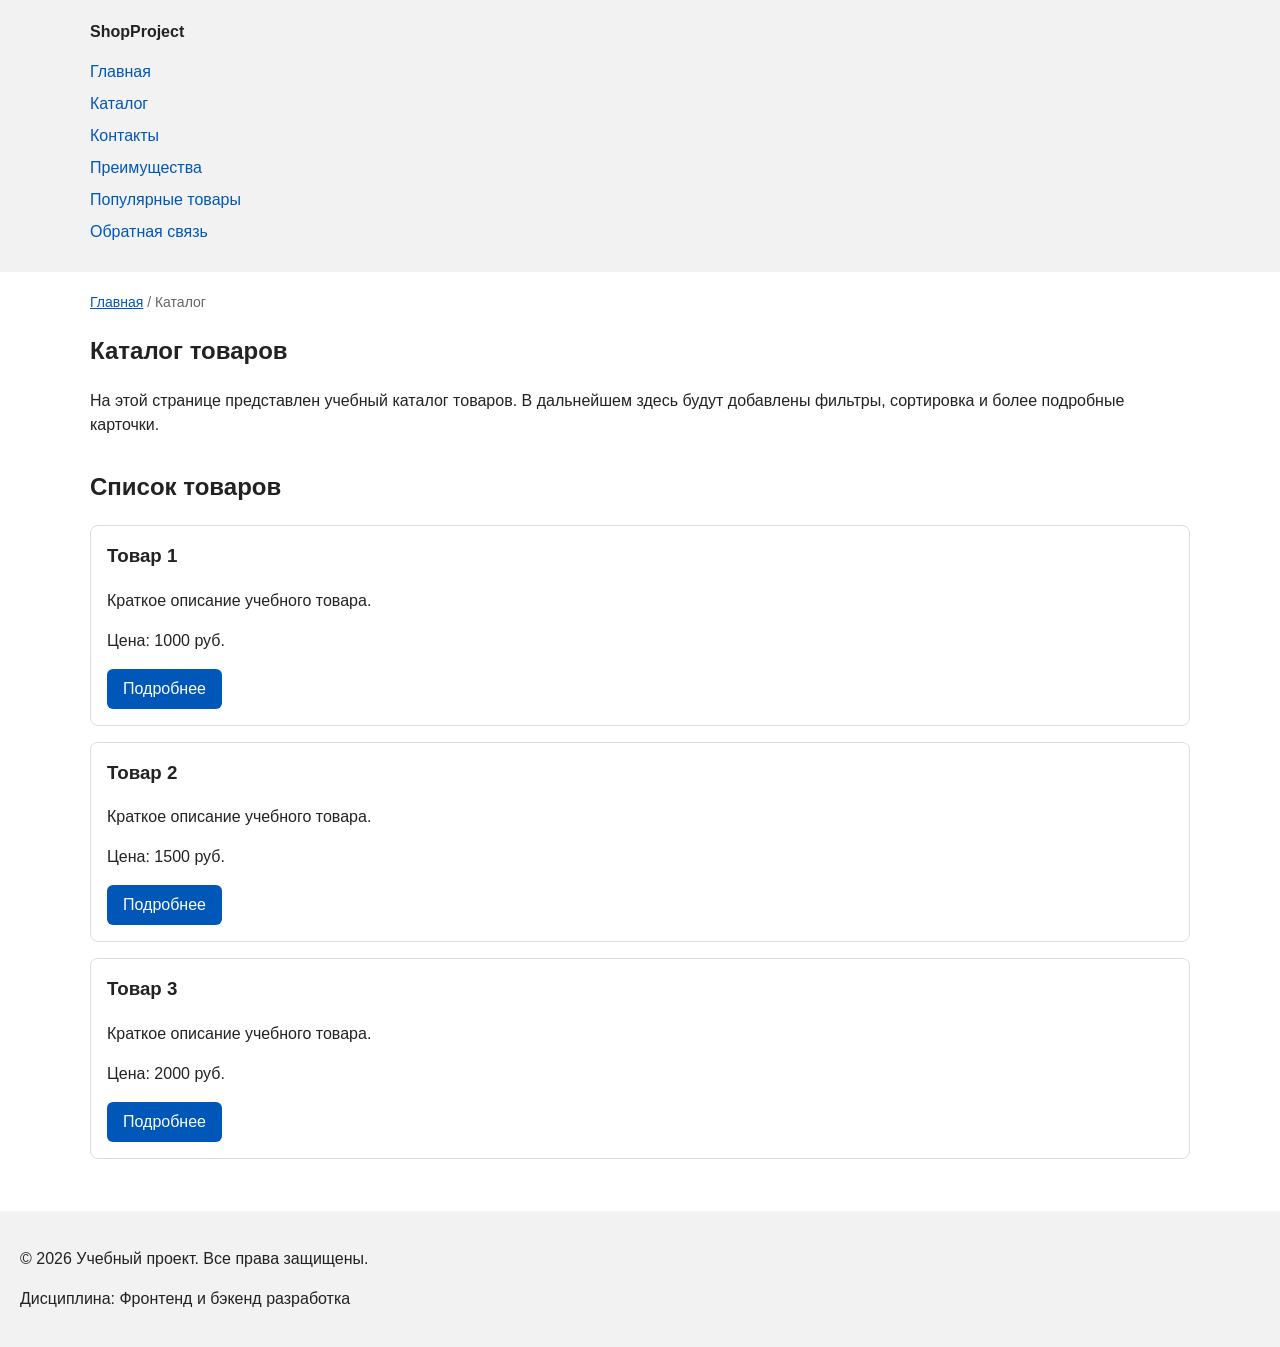
==== catalog.html @ 88dc31ee "feat: add multi-page structure navigation and anchors" ====
<!DOCTYPE html>
<html lang="ru">
<head>
  <meta charset="UTF-8">
  <meta name="viewport" content="width=device-width, initial-scale=1.0">
  <meta name="description" content="Каталог товаров учебного интернет-магазина.">
  <title>Каталог товаров — Учебный интернет-магазин</title>
  <link rel="stylesheet" href="css/style.css">
</head>
<body>
  <header>
    <div class="site-header">
      <a class="site-logo" href="index.html">ShopProject</a>

      <nav class="site-nav" aria-label="Основная навигация">
        <ul class="site-nav__list">
          <li><a href="index.html">Главная</a></li>
          <li><a href="catalog.html">Каталог</a></li>
          <li><a href="contacts.html">Контакты</a></li>
          <li><a href="index.html#advantages">Преимущества</a></li>
          <li><a href="index.html#popular">Популярные товары</a></li>
          <li><a href="index.html#contacts">Обратная связь</a></li>
        </ul>
      </nav>
    </div>
  </header>

  <main>
    <nav class="breadcrumbs" aria-label="Хлебные крошки">
      <a href="index.html">Главная</a>
      <span>Каталог</span>
    </nav>

    <section class="section">
      <h1>Каталог товаров</h1>
      <p>
        На этой странице представлен учебный каталог товаров.
        В дальнейшем здесь будут добавлены фильтры, сортировка и более
        подробные карточки.
      </p>
    </section>

    <section class="section">
      <h2>Список товаров</h2>

      <article class="product-card">
        <h3>Товар 1</h3>
        <p>Краткое описание учебного товара.</p>
        <p>Цена: 1000 руб.</p>
        <a class="button" href="index.html#popular">Подробнее</a>
      </article>

      <article class="product-card">
        <h3>Товар 2</h3>
        <p>Краткое описание учебного товара.</p>
        <p>Цена: 1500 руб.</p>
        <a class="button" href="index.html#popular">Подробнее</a>
      </article>

      <article class="product-card">
        <h3>Товар 3</h3>
        <p>Краткое описание учебного товара.</p>
        <p>Цена: 2000 руб.</p>
        <a class="button" href="index.html#popular">Подробнее</a>
      </article>
    </section>
  </main>

  <footer>
    <p>&copy; 2026 Учебный проект. Все права защищены.</p>
    <p>Дисциплина: Фронтенд и бэкенд разработка</p>
  </footer>
</body>
</html>
---- css/style.css ----
/* 
  Универсальное правило для всех элементов.
  border-box делает расчёт размеров более понятным:
  width включает content, padding и border.
*/
* {
  box-sizing: border-box;
}

/*
  Убираем стандартный внешний отступ браузера у body.
  Без этого вокруг страницы может появиться белая рамка.
*/
body {
  margin: 0;
  font-family: Arial, sans-serif;
  line-height: 1.5;
  color: #222222;
  background-color: #ffffff;
}
/*
  Задаём внутренние отступы для основных областей страницы.
  Это делает содержимое визуально отделённым от краёв окна браузера.
*/
header,
main,
footer {
  padding: var(--space-lg);
}

/*
  Оформляем шапку страницы.
  Пока используется простой светло-серый фон.
*/
header {
  background-color: var(--color-surface);
}

/*
  Оформляем подвал страницы тем же фоном,
  чтобы визуально отделить его от основного содержимого.
*/
footer {
  background-color: var(--color-surface);
}
/*
  Ограничиваем ширину содержимого шапки,
  чтобы оно не растягивалось слишком сильно на широких экранах.
*/
.site-header {
  max-width: 1100px;
  margin: 0 auto;
}

/*
  Оформляем текстовый логотип.
*/
.site-logo {
  font-weight: bold;
  text-decoration: none;
  color: #222222;
}

/*
  Убираем стандартные отступы и маркеры списка навигации.
*/
.site-nav__list {
  padding: 0;
  margin: 16px 0 0;
  list-style: none;
}

/*
  Добавляем расстояние между пунктами меню.
*/
.site-nav__list li {
  margin-bottom: 8px;
}

/*
  Оформляем ссылки меню.
*/
.site-nav__list a {
  color: #0057b8;
  text-decoration: none;
}

/*
  При наведении мыши подчёркиваем ссылку.
  Подробно состояния интерфейса будут рассмотрены в практической работе 1.7.
*/
.site-nav__list a:hover {
  text-decoration: underline;
}
/*
  Hero-блок — первый крупный блок страницы.
  Он визуально отделяется от остальных разделов фоном и отступами.
*/
.hero {
  max-width: 1100px;
  margin: 0 auto 32px;
  padding: 32px 20px;
  background-color: #eef5ff;
  border-radius: 12px;
}

/*
  Общий класс для разделов страницы.
*/
.section {
  max-width: 1100px;
  margin: 0 auto 32px;
}

/*
  Убираем лишний верхний отступ у заголовков разделов.
*/
.section h2 {
  margin-top: 0;
}
/*
  Карточка товара — самостоятельный блок.
  На следующих занятиях карточки будут доработаны и выстроены в сетку.
*/
.product-card {
  margin-bottom: var(--space-md);
  padding: var(--space-md);
  border: 1px solid var(--color-border);
  border-radius: var(--radius-md);
  background-color: var(--color-bg);
}

.product-card:hover {
  border-color: var(--color-primary);
}

.product-card h3 {
  margin-top: 0;
}


/*
  Убираем лишний верхний отступ у заголовка карточки.
*/
.product-card h3 {
  margin-top: 0;
}
/*
  Пока это обычная ссылка, но визуально она оформляется как кнопка.
*/
.button {
  display: inline-block;
  padding: var(--space-sm) var(--space-md);
  color: var(--color-white);
  background-color: var(--color-primary);
  text-decoration: none;
  border: none;
  border-radius: var(--radius-sm);
  cursor: pointer;
}

.button:hover {
  background-color: var(--color-primary-dark);
}

.button:focus-visible {
  outline: 2px solid var(--color-primary);
  outline-offset: 3px;
}

.button:disabled {
  opacity: 0.6;
  cursor: not-allowed;
}
/*
  Дополнительный информационный блок.
*/
.aside-info {
  max-width: var(--container-width);
  margin: 0 auto var(--space-xl);
  padding: var(--space-md);
  border-left: 4px solid var(--color-primary);
  background-color: var(--color-surface);
}




body {
  margin: 0;
  font-family: Arial, sans-serif;
  line-height: 1.5;
}

header,
main,
footer {
  padding: 20px;
}

header {
  background-color: #f2f2f2;
}

footer {
  background-color: #f2f2f2;
}
section {
  margin-bottom: 24px;
}

section h2 {
  margin-top: 0;
}
/*
  Модальное окно.
  Элемент dialog сам умеет открываться поверх страницы.
*/
.order-dialog {
  width: min(100% - 32px, 560px);
  padding: 24px;
  border: none;
  border-radius: 12px;
}

/*
  Затемнение фона за модальным окном.
*/
.order-dialog::backdrop {
  background-color: rgba(0, 0, 0, 0.5);
}

/*
  Поле формы.
  Каждый блок получает нижний отступ.
*/
.form-field {
  margin-bottom: 16px;
}

/*
  Подпись поля.
*/
.form-field label {
  display: block;
  margin-bottom: 6px;
}

/*
  Основные поля формы.
*/
.form-field input,
.form-field select,
.form-field textarea {
  width: 100%;
  padding: 10px 12px;
  border: 1px solid #cccccc;
  border-radius: 6px;
  font: inherit;
}

/*
  Checkbox не должен занимать всю ширину.
*/
.form-field input[type="checkbox"] {
  width: auto;
}

/*
  Подсказка под полем телефона.
*/
.form-field small {
  display: block;
  margin-top: 4px;
  color: #666666;
}

/*
  Видимый фокус для клавиатурной навигации.
*/
.form-field input:focus-visible,
.form-field select:focus-visible,
.form-field textarea:focus-visible,
.form-actions button:focus-visible {
  outline: 2px solid #0057b8;
  outline-offset: 2px;
}

/*
  Подсветка ошибочных полей.
  Атрибут aria-invalid будет добавляться через JavaScript.
*/
[aria-invalid="true"] {
  border-color: #b00020;
}

/*
  Кнопки формы.
*/
.form-actions {
  display: flex;
  gap: 12px;
  margin-top: 20px;
}

/*
  Сообщение об успешной отправке.
*/
.success-message {
  max-width: 1100px;
  margin: 24px auto;
  padding: 16px;
  border-left: 4px solid #168a2f;
  background-color: #eefaf0;
}
/* ===============================
   1. Переменные проекта
   =============================== */
   :root {
  /* Основные цвета проекта */
  --color-bg: #ffffff;
  --color-text: #222222;
  --color-muted: #666666;
  --color-primary: #0057b8;
  --color-primary-dark: #003f86;
  --color-border: #dddddd;
  --color-surface: #f7f7f7;
  --color-surface-accent: #eef5ff;
  --color-danger: #b00020;
  --color-success: #168a2f;
  --color-success-bg: #eefaf0;
  --color-white: #ffffff;

  /* Отступы */
  --space-xs: 4px;
  --space-sm: 8px;
  --space-md: 16px;
  --space-lg: 24px;
  --space-xl: 32px;

  /* Скругления */
  --radius-sm: 6px;
  --radius-md: 8px;
  --radius-lg: 12px;

  /* Размеры */
  --container-width: 1100px;
}


/* ===============================
   2. Базовые стили
   =============================== */
   * {
  box-sizing: border-box;
}

body {
  margin: 0;
  font-family: Arial, sans-serif;
  line-height: 1.5;
  color: var(--color-text);
  background-color: var(--color-bg);
}


/* ===============================
   3. Общие элементы интерфейса
   =============================== */
   a {
  color: var(--color-primary);
}

a:hover {
  color: var(--color-primary-dark);
}

a:focus-visible {
  outline: 2px solid var(--color-primary);
  outline-offset: 3px;
}


/* ===============================
   4. Компоненты страницы
   =============================== */
   .hero {
  max-width: var(--container-width);
  margin: 0 auto var(--space-xl);
  padding: var(--space-xl) var(--space-lg);
  background-color: var(--color-surface-accent);
  border-radius: var(--radius-lg);
}

.section {
  max-width: var(--container-width);
  margin: 0 auto var(--space-xl);
}

.section h2 {
  margin-top: 0;
}


/* ===============================
   5. Форма и модальное окно
   =============================== */
.order-dialog {
  width: min(100% - 32px, 560px);
  padding: var(--space-lg);
  border: none;
  border-radius: var(--radius-lg);
}

.order-dialog::backdrop {
  background-color: rgba(0, 0, 0, 0.5);
}

.form-field {
  margin-bottom: var(--space-md);
}

.form-field label {
  display: block;
  margin-bottom: var(--space-xs);
}

.form-field input,
.form-field select,
.form-field textarea {
  width: 100%;
  padding: 10px 12px;
  border: 1px solid var(--color-border);
  border-radius: var(--radius-sm);
  font: inherit;
}

.form-field input[type="checkbox"] {
  width: auto;
}

.form-field small {
  display: block;
  margin-top: var(--space-xs);
  color: var(--color-muted);
}
.form-field input:hover,
.form-field select:hover,
.form-field textarea:hover {
  border-color: var(--color-primary);
}

.form-field input:focus-visible,
.form-field select:focus-visible,
.form-field textarea:focus-visible,
.form-actions button:focus-visible {
  outline: 2px solid var(--color-primary);
  outline-offset: 3px;
}

[aria-invalid="true"] {
  border-color: var(--color-danger);
}
.success-message {
  max-width: var(--container-width);
  margin: var(--space-lg) auto;
  padding: var(--space-md);
  border-left: 4px solid var(--color-success);
  background-color: var(--color-success-bg);
}
.breadcrumbs {
  max-width: var(--container-width);
  margin: 0 auto var(--space-md);
  font-size: 14px;
  color: var(--color-muted);
}

.breadcrumbs a {
  color: var(--color-primary);
}

.breadcrumbs span::before {
  content: " / ";
  color: var(--color-muted);
}
html {
  scroll-behavior: smooth;
}
:target {
  outline: 2px dashed var(--color-primary);
  outline-offset: 4px;
}
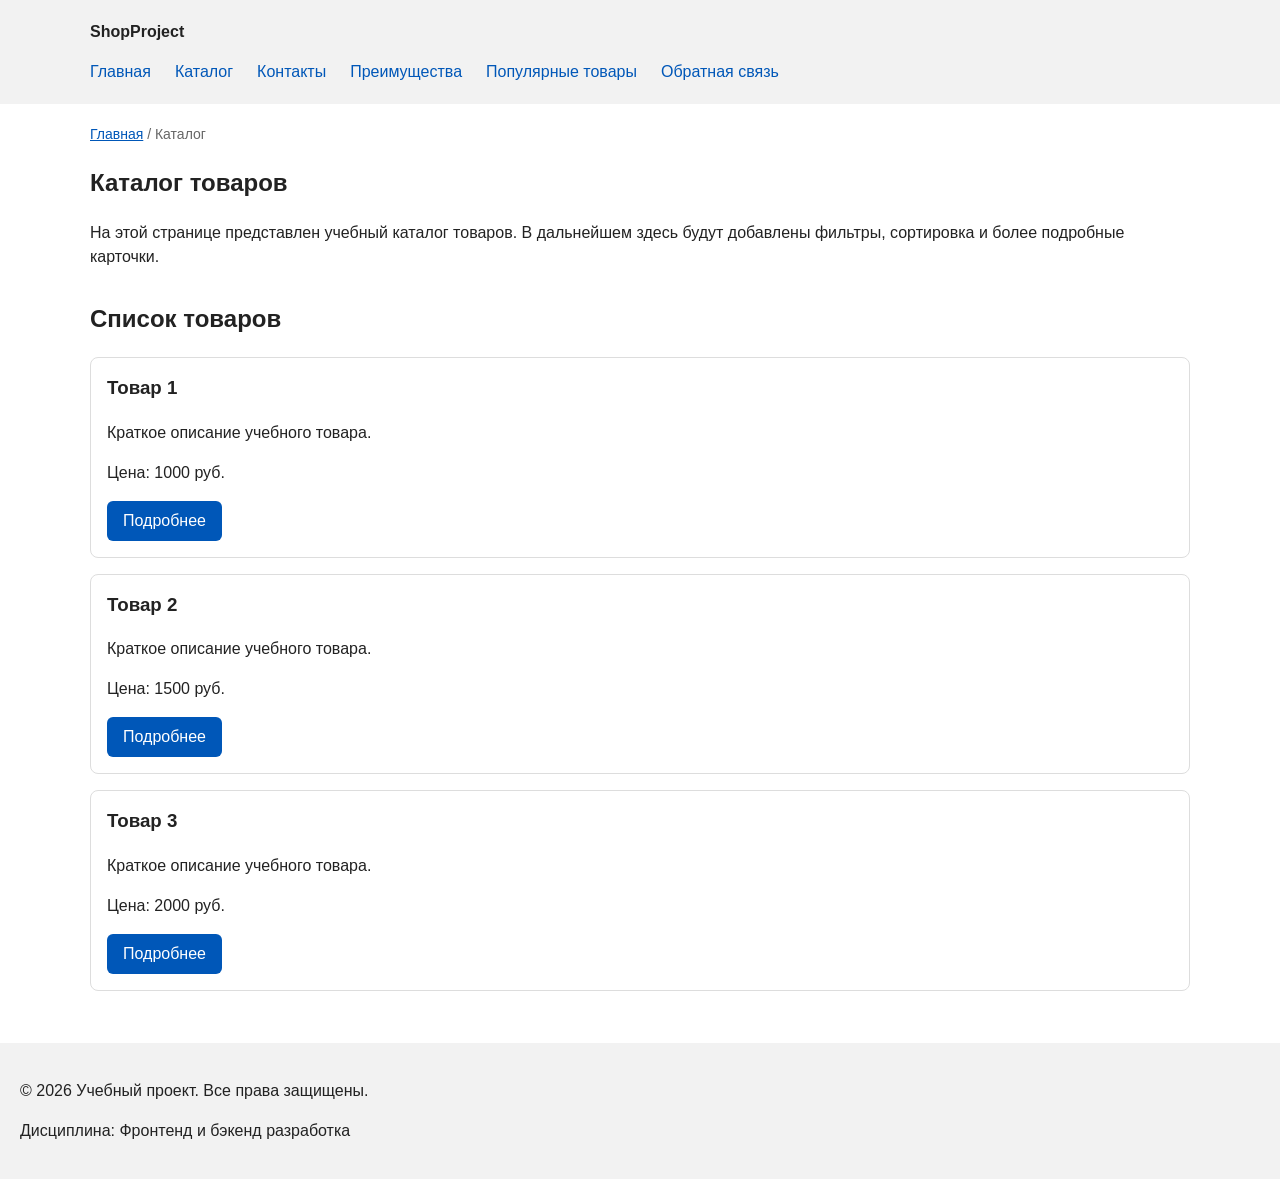
==== commit eb2acb52: "ИРИП" ====
--- a/catalog.html
+++ b/catalog.html
@@ -1,11 +1,16 @@
 <!DOCTYPE html>
 <html lang="ru">
 <head>
-  <meta charset="UTF-8">
-  <meta name="viewport" content="width=device-width, initial-scale=1.0">
-  <meta name="description" content="Каталог товаров учебного интернет-магазина.">
-  <title>Каталог товаров — Учебный интернет-магазин</title>
-  <link rel="stylesheet" href="css/style.css">
+   <meta property="og:type" content="website">
+    <meta property="og:title" content="Учебный интернет-магазин">
+    <meta property="og:description" content="Учебный frontend-проект интернет-магазина.">
+    <meta property="og:image" content="https://username.github.io/kr1-html-css-shop/images/preview.jpg">
+    
+    <meta charset="UTF-8">
+    <meta name="viewport" content="width=device-width, initial-scale=1.0">
+    <meta name="description" content="Каталог товаров учебного интернет-магазина.">
+    <title>Каталог товаров — Учебный интернет-магазин</title>
+    <link rel="stylesheet" href="css/style.css">
 </head>
 <body>
   <header>
--- a/css/style.css
+++ b/css/style.css
@@ -65,17 +65,13 @@
   Убираем стандартные отступы и маркеры списка навигации.
 */
 .site-nav__list {
+  display: flex;
+  gap: 24px;          /* расстояние между пунктами */
   padding: 0;
   margin: 16px 0 0;
   list-style: none;
 }
 
-/*
-  Добавляем расстояние между пунктами меню.
-*/
-.site-nav__list li {
-  margin-bottom: 8px;
-}
 
 /*
   Оформляем ссылки меню.
@@ -378,6 +374,7 @@
 a:focus-visible {
   outline: 2px solid var(--color-primary);
   outline-offset: 3px;
+  border-radius: var(--radius-sm);
 }
 
 
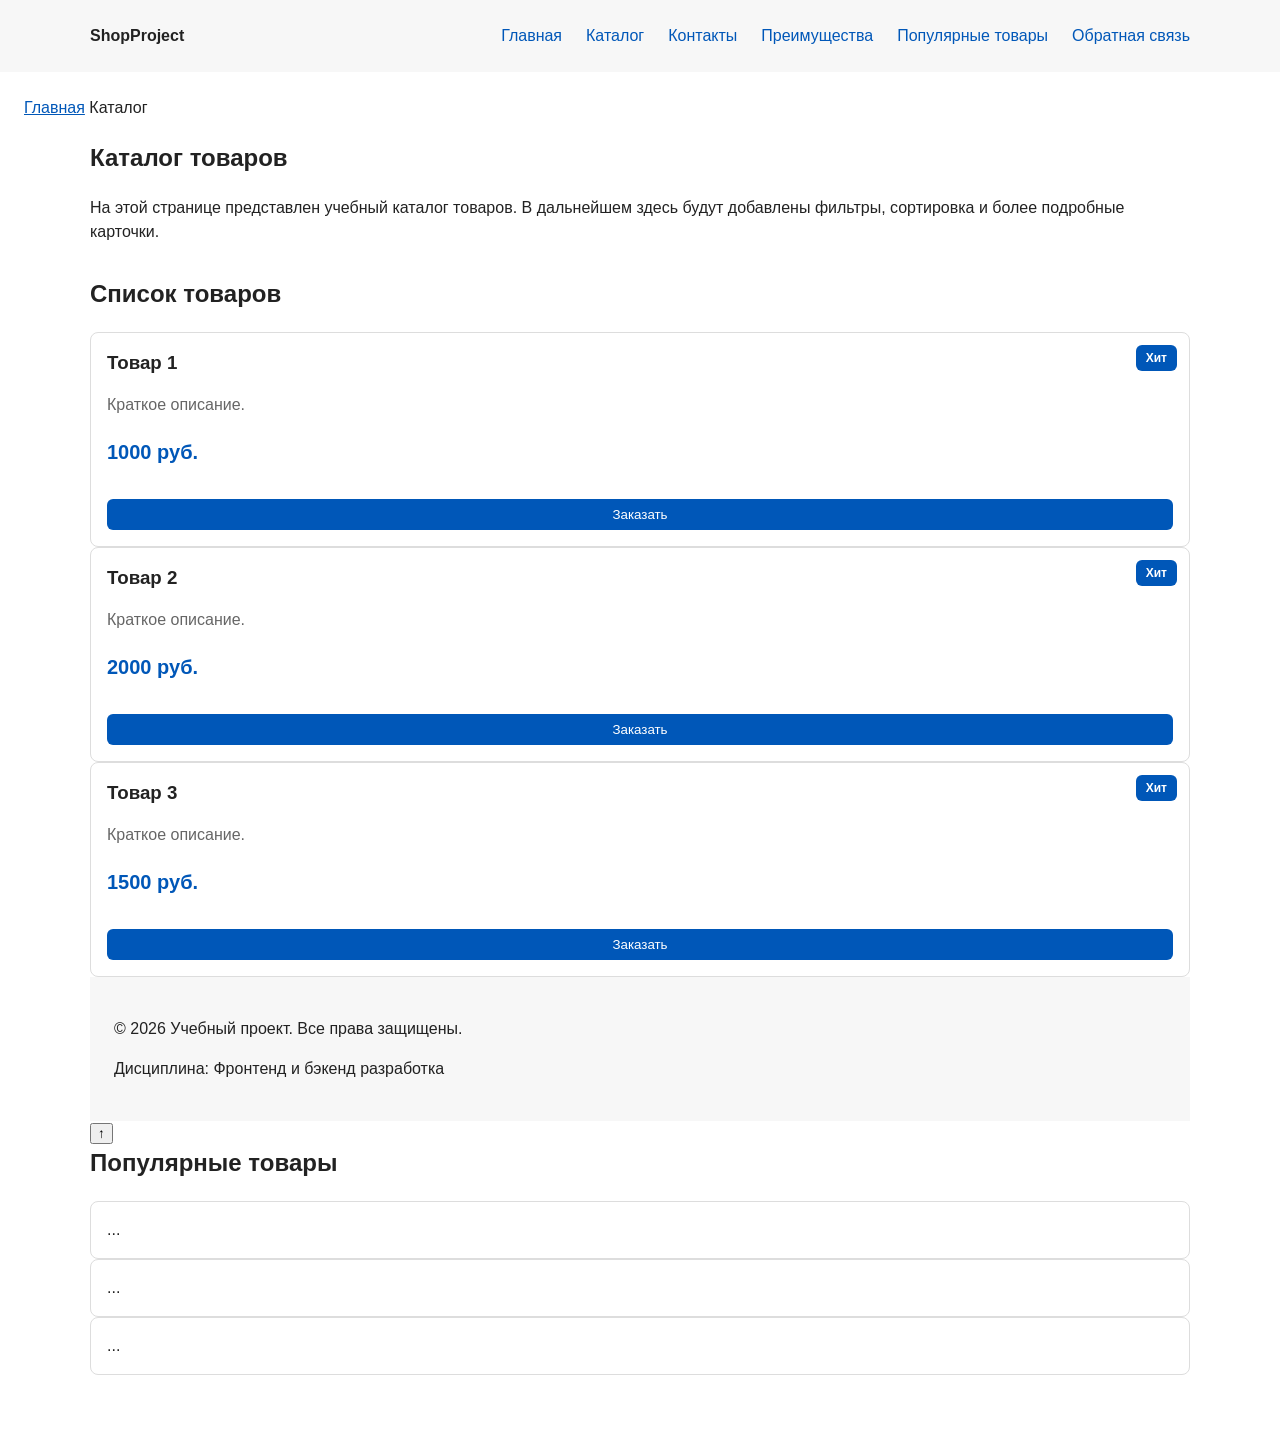
==== commit 54145e57: "feat: add positioning, Flex/Grid and BEM classes" ====
--- a/catalog.html
+++ b/catalog.html
@@ -1,6 +1,7 @@
 <!DOCTYPE html>
 <html lang="ru">
 <head>
+  
    <meta property="og:type" content="website">
     <meta property="og:title" content="Учебный интернет-магазин">
     <meta property="og:description" content="Учебный frontend-проект интернет-магазина.">
@@ -12,6 +13,7 @@
     <title>Каталог товаров — Учебный интернет-магазин</title>
     <link rel="stylesheet" href="css/style.css">
 </head>
+
 <body>
   <header>
     <div class="site-header">
@@ -49,31 +51,50 @@
       <h2>Список товаров</h2>
 
       <article class="product-card">
-        <h3>Товар 1</h3>
-        <p>Краткое описание учебного товара.</p>
-        <p>Цена: 1000 руб.</p>
-        <a class="button" href="index.html#popular">Подробнее</a>
-      </article>
+  <span class="product-card__badge">Хит</span>
+  <h3 class="product-card__title">Товар 1</h3>
+  <p class="product-card__description">Краткое описание.</p>
+  <p class="product-card__price">1000 руб.</p>
+  <button class="button product-card__button" type="button" data-product="Товар 1">
+    Заказать
+  </button>
+</article>
 
       <article class="product-card">
-        <h3>Товар 2</h3>
-        <p>Краткое описание учебного товара.</p>
-        <p>Цена: 1500 руб.</p>
-        <a class="button" href="index.html#popular">Подробнее</a>
-      </article>
+  <span class="product-card__badge">Хит</span>
+  <h3 class="product-card__title">Товар 2</h3>
+  <p class="product-card__description">Краткое описание.</p>
+  <p class="product-card__price">2000 руб.</p>
+  <button class="button product-card__button" type="button" data-product="Товар 1">
+    Заказать
+  </button>
+</article>
 
       <article class="product-card">
-        <h3>Товар 3</h3>
-        <p>Краткое описание учебного товара.</p>
-        <p>Цена: 2000 руб.</p>
-        <a class="button" href="index.html#popular">Подробнее</a>
-      </article>
-    </section>
-  </main>
+  <span class="product-card__badge">Хит</span>
+  <h3 class="product-card__title">Товар 3</h3>
+  <p class="product-card__description">Краткое описание.</p>
+  <p class="product-card__price">1500 руб.</p>
+  <button class="button product-card__button" type="button" data-product="Товар 1">
+    Заказать
+  </button>
+</article>
 
   <footer>
     <p>&copy; 2026 Учебный проект. Все права защищены.</p>
     <p>Дисциплина: Фронтенд и бэкенд разработка</p>
   </footer>
+  <button class="back-to-top" type="button" id="back-to-top" aria-label="Наверх">
+  ↑
+</button>
+<section class="section" id="popular">
+  <h2>Популярные товары</h2>
+  <div class="catalog-grid">
+    <article class="product-card">...</article>
+    <article class="product-card">...</article>
+    <article class="product-card">...</article>
+  </div>
+</section>
+
 </body>
 </html>
--- a/css/style.css
+++ b/css/style.css
@@ -1,318 +1,5 @@
-/* 
-  Универсальное правило для всех элементов.
-  border-box делает расчёт размеров более понятным:
-  width включает content, padding и border.
-*/
-* {
-  box-sizing: border-box;
-}
-
-/*
-  Убираем стандартный внешний отступ браузера у body.
-  Без этого вокруг страницы может появиться белая рамка.
-*/
-body {
-  margin: 0;
-  font-family: Arial, sans-serif;
-  line-height: 1.5;
-  color: #222222;
-  background-color: #ffffff;
-}
-/*
-  Задаём внутренние отступы для основных областей страницы.
-  Это делает содержимое визуально отделённым от краёв окна браузера.
-*/
-header,
-main,
-footer {
-  padding: var(--space-lg);
-}
-
-/*
-  Оформляем шапку страницы.
-  Пока используется простой светло-серый фон.
-*/
-header {
-  background-color: var(--color-surface);
-}
-
-/*
-  Оформляем подвал страницы тем же фоном,
-  чтобы визуально отделить его от основного содержимого.
-*/
-footer {
-  background-color: var(--color-surface);
-}
-/*
-  Ограничиваем ширину содержимого шапки,
-  чтобы оно не растягивалось слишком сильно на широких экранах.
-*/
-.site-header {
-  max-width: 1100px;
-  margin: 0 auto;
-}
-
-/*
-  Оформляем текстовый логотип.
-*/
-.site-logo {
-  font-weight: bold;
-  text-decoration: none;
-  color: #222222;
-}
-
-/*
-  Убираем стандартные отступы и маркеры списка навигации.
-*/
-.site-nav__list {
-  display: flex;
-  gap: 24px;          /* расстояние между пунктами */
-  padding: 0;
-  margin: 16px 0 0;
-  list-style: none;
-}
-
-
-/*
-  Оформляем ссылки меню.
-*/
-.site-nav__list a {
-  color: #0057b8;
-  text-decoration: none;
-}
-
-/*
-  При наведении мыши подчёркиваем ссылку.
-  Подробно состояния интерфейса будут рассмотрены в практической работе 1.7.
-*/
-.site-nav__list a:hover {
-  text-decoration: underline;
-}
-/*
-  Hero-блок — первый крупный блок страницы.
-  Он визуально отделяется от остальных разделов фоном и отступами.
-*/
-.hero {
-  max-width: 1100px;
-  margin: 0 auto 32px;
-  padding: 32px 20px;
-  background-color: #eef5ff;
-  border-radius: 12px;
-}
-
-/*
-  Общий класс для разделов страницы.
-*/
-.section {
-  max-width: 1100px;
-  margin: 0 auto 32px;
-}
-
-/*
-  Убираем лишний верхний отступ у заголовков разделов.
-*/
-.section h2 {
-  margin-top: 0;
-}
-/*
-  Карточка товара — самостоятельный блок.
-  На следующих занятиях карточки будут доработаны и выстроены в сетку.
-*/
-.product-card {
-  margin-bottom: var(--space-md);
-  padding: var(--space-md);
-  border: 1px solid var(--color-border);
-  border-radius: var(--radius-md);
-  background-color: var(--color-bg);
-}
-
-.product-card:hover {
-  border-color: var(--color-primary);
-}
-
-.product-card h3 {
-  margin-top: 0;
-}
-
-
-/*
-  Убираем лишний верхний отступ у заголовка карточки.
-*/
-.product-card h3 {
-  margin-top: 0;
-}
-/*
-  Пока это обычная ссылка, но визуально она оформляется как кнопка.
-*/
-.button {
-  display: inline-block;
-  padding: var(--space-sm) var(--space-md);
-  color: var(--color-white);
-  background-color: var(--color-primary);
-  text-decoration: none;
-  border: none;
-  border-radius: var(--radius-sm);
-  cursor: pointer;
-}
-
-.button:hover {
-  background-color: var(--color-primary-dark);
-}
-
-.button:focus-visible {
-  outline: 2px solid var(--color-primary);
-  outline-offset: 3px;
-}
-
-.button:disabled {
-  opacity: 0.6;
-  cursor: not-allowed;
-}
-/*
-  Дополнительный информационный блок.
-*/
-.aside-info {
-  max-width: var(--container-width);
-  margin: 0 auto var(--space-xl);
-  padding: var(--space-md);
-  border-left: 4px solid var(--color-primary);
-  background-color: var(--color-surface);
-}
-
-
-
-
-body {
-  margin: 0;
-  font-family: Arial, sans-serif;
-  line-height: 1.5;
-}
-
-header,
-main,
-footer {
-  padding: 20px;
-}
-
-header {
-  background-color: #f2f2f2;
-}
-
-footer {
-  background-color: #f2f2f2;
-}
-section {
-  margin-bottom: 24px;
-}
-
-section h2 {
-  margin-top: 0;
-}
-/*
-  Модальное окно.
-  Элемент dialog сам умеет открываться поверх страницы.
-*/
-.order-dialog {
-  width: min(100% - 32px, 560px);
-  padding: 24px;
-  border: none;
-  border-radius: 12px;
-}
-
-/*
-  Затемнение фона за модальным окном.
-*/
-.order-dialog::backdrop {
-  background-color: rgba(0, 0, 0, 0.5);
-}
-
-/*
-  Поле формы.
-  Каждый блок получает нижний отступ.
-*/
-.form-field {
-  margin-bottom: 16px;
-}
-
-/*
-  Подпись поля.
-*/
-.form-field label {
-  display: block;
-  margin-bottom: 6px;
-}
-
-/*
-  Основные поля формы.
-*/
-.form-field input,
-.form-field select,
-.form-field textarea {
-  width: 100%;
-  padding: 10px 12px;
-  border: 1px solid #cccccc;
-  border-radius: 6px;
-  font: inherit;
-}
-
-/*
-  Checkbox не должен занимать всю ширину.
-*/
-.form-field input[type="checkbox"] {
-  width: auto;
-}
-
-/*
-  Подсказка под полем телефона.
-*/
-.form-field small {
-  display: block;
-  margin-top: 4px;
-  color: #666666;
-}
-
-/*
-  Видимый фокус для клавиатурной навигации.
-*/
-.form-field input:focus-visible,
-.form-field select:focus-visible,
-.form-field textarea:focus-visible,
-.form-actions button:focus-visible {
-  outline: 2px solid #0057b8;
-  outline-offset: 2px;
-}
-
-/*
-  Подсветка ошибочных полей.
-  Атрибут aria-invalid будет добавляться через JavaScript.
-*/
-[aria-invalid="true"] {
-  border-color: #b00020;
-}
-
-/*
-  Кнопки формы.
-*/
-.form-actions {
-  display: flex;
-  gap: 12px;
-  margin-top: 20px;
-}
-
-/*
-  Сообщение об успешной отправке.
-*/
-.success-message {
-  max-width: 1100px;
-  margin: 24px auto;
-  padding: 16px;
-  border-left: 4px solid #168a2f;
-  background-color: #eefaf0;
-}
-/* ===============================
-   1. Переменные проекта
-   =============================== */
-   :root {
+
+:root {
   /* Основные цвета проекта */
   --color-bg: #ffffff;
   --color-text: #222222;
@@ -326,28 +13,27 @@
   --color-success: #168a2f;
   --color-success-bg: #eefaf0;
   --color-white: #ffffff;
-
+  
   /* Отступы */
   --space-xs: 4px;
   --space-sm: 8px;
   --space-md: 16px;
   --space-lg: 24px;
   --space-xl: 32px;
-
+  
   /* Скругления */
   --radius-sm: 6px;
   --radius-md: 8px;
   --radius-lg: 12px;
-
+  
   /* Размеры */
   --container-width: 1100px;
 }
-
 
 /* ===============================
    2. Базовые стили
    =============================== */
-   * {
+* {
   box-sizing: border-box;
 }
 
@@ -359,11 +45,24 @@
   background-color: var(--color-bg);
 }
 
+header,
+main,
+footer {
+  padding: var(--space-lg);
+}
+
+header {
+  background-color: var(--color-surface);
+}
+
+footer {
+  background-color: var(--color-surface);
+}
 
 /* ===============================
    3. Общие элементы интерфейса
    =============================== */
-   a {
+a {
   color: var(--color-primary);
 }
 
@@ -374,14 +73,83 @@
 a:focus-visible {
   outline: 2px solid var(--color-primary);
   outline-offset: 3px;
+}
+
+.button {
+  display: inline-block;
+  padding: var(--space-sm) var(--space-md);
+  color: var(--color-white);
+  background-color: var(--color-primary);
+  text-decoration: none;
+  border: none;
   border-radius: var(--radius-sm);
-}
-
+  cursor: pointer;
+}
+
+.button:hover {
+  background-color: var(--color-primary-dark);
+}
+
+.button:focus-visible {
+  outline: 2px solid var(--color-primary);
+  outline-offset: 3px;
+}
+
+.button:disabled {
+  opacity: 0.6;
+  cursor: not-allowed;
+}
 
 /* ===============================
    4. Компоненты страницы
    =============================== */
-   .hero {
+.site-header {
+  max-width: var(--container-width);
+  margin: 0 auto;
+  display: flex;
+  align-items: center;
+  justify-content: space-between;
+}
+
+.site-logo {
+  font-weight: bold;
+  text-decoration: none;
+  color: var(--color-text);
+}
+
+/* Шапка на Flexbox */
+.site-header {
+  max-width: var(--container-width);
+  margin: 0 auto;
+  display: flex;
+  align-items: center;
+  justify-content: space-between;
+  flex-wrap: wrap;
+  gap: var(--space-md);
+}
+
+.site-nav__list {
+  display: flex;
+  gap: var(--space-lg);
+  padding: 0;
+  margin: 0;
+  list-style: none;
+}
+
+.site-nav__list li {
+  margin-bottom: 0;
+}
+
+.site-nav__list a {
+  color: var(--color-primary);
+  text-decoration: none;
+}
+
+.site-nav__list a:hover {
+  text-decoration: underline;
+}
+
+.hero {
   max-width: var(--container-width);
   margin: 0 auto var(--space-xl);
   padding: var(--space-xl) var(--space-lg);
@@ -398,6 +166,29 @@
   margin-top: 0;
 }
 
+.product-card {
+  margin-bottom: var(--space-md);
+  padding: var(--space-md);
+  border: 1px solid var(--color-border);
+  border-radius: var(--radius-md);
+  background-color: var(--color-bg);
+}
+
+.product-card:hover {
+  border-color: var(--color-primary);
+}
+
+.product-card h3 {
+  margin-top: 0;
+}
+
+.aside-info {
+  max-width: var(--container-width);
+  margin: 0 auto var(--space-xl);
+  padding: var(--space-md);
+  border-left: 4px solid var(--color-primary);
+  background-color: var(--color-surface);
+}
 
 /* ===============================
    5. Форма и модальное окно
@@ -441,6 +232,7 @@
   margin-top: var(--space-xs);
   color: var(--color-muted);
 }
+
 .form-field input:hover,
 .form-field select:hover,
 .form-field textarea:hover {
@@ -458,6 +250,13 @@
 [aria-invalid="true"] {
   border-color: var(--color-danger);
 }
+
+.form-actions {
+  display: flex;
+  gap: var(--space-md);
+  margin-top: var(--space-lg);
+}
+
 .success-message {
   max-width: var(--container-width);
   margin: var(--space-lg) auto;
@@ -465,25 +264,104 @@
   border-left: 4px solid var(--color-success);
   background-color: var(--color-success-bg);
 }
-.breadcrumbs {
-  max-width: var(--container-width);
-  margin: 0 auto var(--space-md);
-  font-size: 14px;
+
+.product-card__button {
+  margin-top: var(--space-md);
+  cursor: pointer;
+  border: none;
+}
+/* Сетка карточек на CSS Grid */
+.products-grid {
+  display: grid;
+  grid-template-columns: repeat(auto-fit, minmax(250px, 1fr));
+  gap: var(--space-lg);
+  max-width: var(--container-width);
+  margin: 0 auto var(--space-xl);
+}
+
+.product-card {
+  margin-bottom: 0; /* убираем старый отступ, теперь gap в grid */
+}
+
+/* БЭМ: Блок product-card */
+.product-card {
+  position: relative; /* для ПУНКТА 13! */
+  padding: var(--space-md);
+  border: 1px solid var(--color-border);
+  border-radius: var(--radius-md);
+  background-color: var(--color-bg);
+  transition: transform 0.2s, box-shadow 0.2s;
+}
+
+.product-card:hover {
+  transform: translateY(-4px);
+  box-shadow: 0 4px 12px rgba(0, 0, 0, 0.1);
+  border-color: var(--color-primary);
+}
+
+/* БЭМ: Элемент __badge */
+.product-card__badge {
+  position: absolute; /* для ПУНКТА 13! */
+  top: 12px;
+  right: 12px;
+  padding: 4px 10px;
+  background-color: var(--color-primary);
+  color: var(--color-white);
+  font-size: 12px;
+  font-weight: bold;
+  border-radius: var(--radius-sm);
+}
+
+/* БЭМ: Элемент __title */
+.product-card__title {
+  margin-top: 0;
+  margin-bottom: var(--space-sm);
+  color: var(--color-text);
+}
+
+/* БЭМ: Элемент __description */
+.product-card__description {
   color: var(--color-muted);
-}
-
-.breadcrumbs a {
+  margin-bottom: var(--space-sm);
+}
+
+/* БЭМ: Элемент __price */
+.product-card__price {
+  font-size: 20px;
+  font-weight: bold;
   color: var(--color-primary);
-}
-
-.breadcrumbs span::before {
-  content: " / ";
-  color: var(--color-muted);
-}
-html {
-  scroll-behavior: smooth;
-}
-:target {
-  outline: 2px dashed var(--color-primary);
-  outline-offset: 4px;
-}
+  margin-bottom: var(--space-md);
+}
+
+/* БЭМ: Элемент __button */
+.product-card__button {
+  width: 100%;
+  cursor: pointer;
+  border: none;
+}
+
+/* Позиционирование: fixed — кнопка всегда видна в правом нижнем углу */
+.scroll-top-button {
+  position: fixed;
+  bottom: 24px;
+  right: 24px;
+  width: 48px;
+  height: 48px;
+  border: none;
+  border-radius: 50%;
+  background-color: var(--color-primary);
+  color: var(--color-white);
+  font-size: 20px;
+  cursor: pointer;
+  box-shadow: 0 2px 8px rgba(0, 0, 0, 0.2);
+  z-index: 100;
+}
+
+.scroll-top-button:hover {
+  background-color: var(--color-primary-dark);
+}
+
+.scroll-top-button:focus-visible {
+  outline: 2px solid var(--color-primary);
+  outline-offset: 3px;
+}
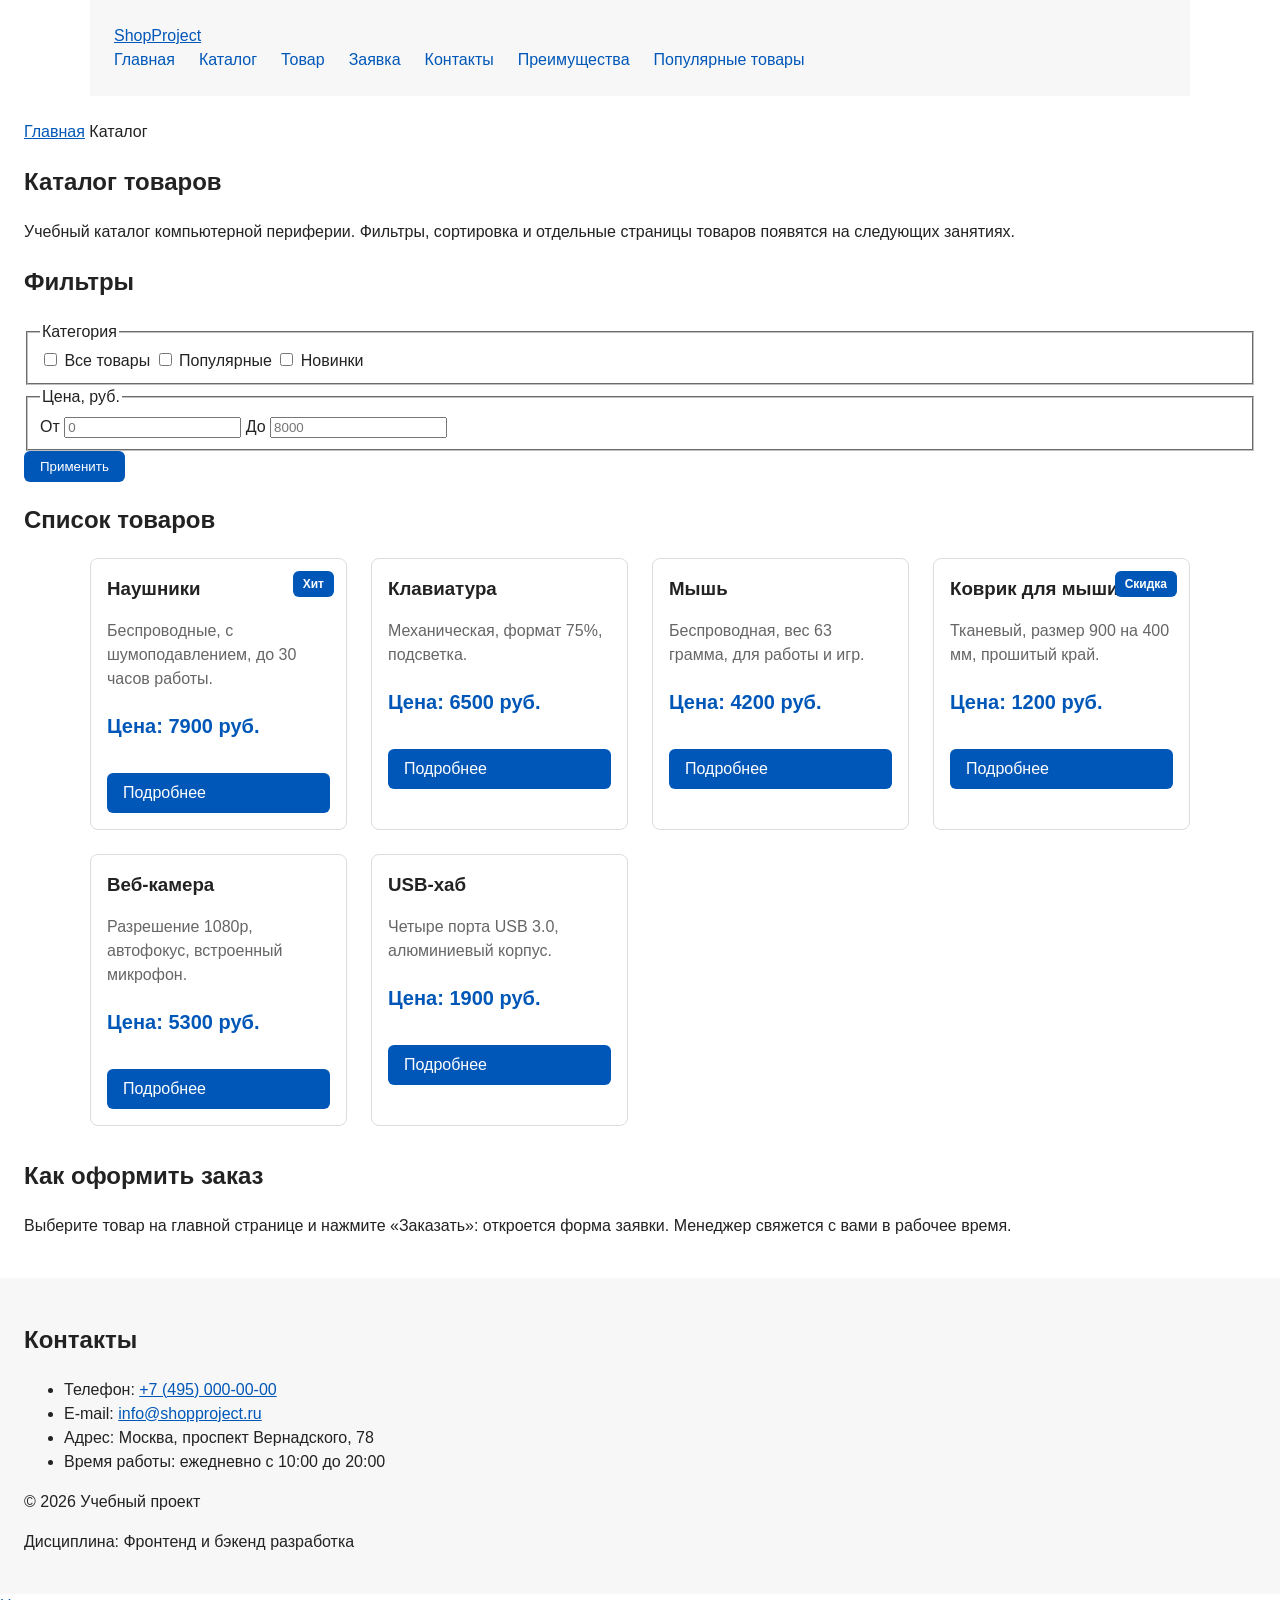
==== commit 111fe937: "feat: add catalog page" ====
--- a/catalog.html
+++ b/catalog.html
@@ -1,100 +1,148 @@
 <!DOCTYPE html>
 <html lang="ru">
 <head>
-  
-   <meta property="og:type" content="website">
-    <meta property="og:title" content="Учебный интернет-магазин">
-    <meta property="og:description" content="Учебный frontend-проект интернет-магазина.">
-    <meta property="og:image" content="https://username.github.io/kr1-html-css-shop/images/preview.jpg">
-    
     <meta charset="UTF-8">
     <meta name="viewport" content="width=device-width, initial-scale=1.0">
-    <meta name="description" content="Каталог товаров учебного интернет-магазина.">
-    <title>Каталог товаров — Учебный интернет-магазин</title>
+    <meta name="description" content="Каталог товаров учебного интернет-магазина: наушники, клавиатуры, мыши и аксессуары.">
+    <title>Каталог товаров - Учебный интернет-магазин</title>
     <link rel="stylesheet" href="css/style.css">
 </head>
+<body id="top">
+<header class="site-header">
+    <div class="site-header__inner">
+        <a class="site-header__logo" href="index.html">ShopProject</a>
+        <nav class="site-nav" aria-label="Основная навигация">
+            <ul class="site-nav__list">
+                <li class="site-nav__item"><a class="site-nav__link" href="index.html">Главная</a></li>
+                <li class="site-nav__item"><a class="site-nav__link site-nav__link--active" href="catalog.html">Каталог</a></li>
+                <li class="site-nav__item"><a class="site-nav__link" href="product.html">Товар</a></li>
+                <li class="site-nav__item"><a class="site-nav__link" href="order.html">Заявка</a></li>
+                <li class="site-nav__item"><a class="site-nav__link" href="contacts.html">Контакты</a></li>
+                <li class="site-nav__item"><a class="site-nav__link" href="index.html#advantages">Преимущества</a></li>
+                <li class="site-nav__item"><a class="site-nav__link" href="index.html#popular">Популярные товары</a></li>
+            </ul>
+        </nav>
+    </div>
+</header>
 
-<body>
-  <header>
-    <div class="site-header">
-      <a class="site-logo" href="index.html">ShopProject</a>
-
-      <nav class="site-nav" aria-label="Основная навигация">
-        <ul class="site-nav__list">
-          <li><a href="index.html">Главная</a></li>
-          <li><a href="catalog.html">Каталог</a></li>
-          <li><a href="contacts.html">Контакты</a></li>
-          <li><a href="index.html#advantages">Преимущества</a></li>
-          <li><a href="index.html#popular">Популярные товары</a></li>
-          <li><a href="index.html#contacts">Обратная связь</a></li>
-        </ul>
-      </nav>
-    </div>
-  </header>
-
-  <main>
+<main class="page">
     <nav class="breadcrumbs" aria-label="Хлебные крошки">
-      <a href="index.html">Главная</a>
-      <span>Каталог</span>
+        <a class="breadcrumbs__link" href="index.html">Главная</a>
+        <span class="breadcrumbs__current">Каталог</span>
     </nav>
 
-    <section class="section">
-      <h1>Каталог товаров</h1>
-      <p>
-        На этой странице представлен учебный каталог товаров.
-        В дальнейшем здесь будут добавлены фильтры, сортировка и более
-        подробные карточки.
-      </p>
+    <section class="catalog">
+        <h1 class="catalog__title">Каталог товаров</h1>
+        <p class="catalog__text">
+            Учебный каталог компьютерной периферии. Фильтры, сортировка и отдельные
+            страницы товаров появятся на следующих занятиях.
+        </p>
     </section>
 
-    <section class="section">
-      <h2>Список товаров</h2>
+    <section class="catalog-layout" id="goods">
+        <aside class="catalog-filters">
+            <h2 class="catalog-filters__title">Фильтры</h2>
+            <form class="catalog-filters__form" action="#" method="get">
+                <fieldset class="catalog-filters__group">
+                    <legend class="catalog-filters__legend">Категория</legend>
+                    <label class="catalog-filters__option">
+                        <input class="catalog-filters__checkbox" type="checkbox" name="category" value="all">
+                        Все товары
+                    </label>
+                    <label class="catalog-filters__option">
+                        <input class="catalog-filters__checkbox" type="checkbox" name="category" value="popular">
+                        Популярные
+                    </label>
+                    <label class="catalog-filters__option">
+                        <input class="catalog-filters__checkbox" type="checkbox" name="category" value="new">
+                        Новинки
+                    </label>
+                </fieldset>
 
-      <article class="product-card">
-  <span class="product-card__badge">Хит</span>
-  <h3 class="product-card__title">Товар 1</h3>
-  <p class="product-card__description">Краткое описание.</p>
-  <p class="product-card__price">1000 руб.</p>
-  <button class="button product-card__button" type="button" data-product="Товар 1">
-    Заказать
-  </button>
-</article>
+                <fieldset class="catalog-filters__group">
+                    <legend class="catalog-filters__legend">Цена, руб.</legend>
+                    <label class="catalog-filters__label" for="price-from">От</label>
+                    <input class="catalog-filters__input" id="price-from" name="price-from" type="number" min="0" placeholder="0">
+                    <label class="catalog-filters__label" for="price-to">До</label>
+                    <input class="catalog-filters__input" id="price-to" name="price-to" type="number" min="0" placeholder="8000">
+                </fieldset>
 
-      <article class="product-card">
-  <span class="product-card__badge">Хит</span>
-  <h3 class="product-card__title">Товар 2</h3>
-  <p class="product-card__description">Краткое описание.</p>
-  <p class="product-card__price">2000 руб.</p>
-  <button class="button product-card__button" type="button" data-product="Товар 1">
-    Заказать
-  </button>
-</article>
+                <button class="button button--primary" type="submit">Применить</button>
+            </form>
+        </aside>
 
-      <article class="product-card">
-  <span class="product-card__badge">Хит</span>
-  <h3 class="product-card__title">Товар 3</h3>
-  <p class="product-card__description">Краткое описание.</p>
-  <p class="product-card__price">1500 руб.</p>
-  <button class="button product-card__button" type="button" data-product="Товар 1">
-    Заказать
-  </button>
-</article>
+        <section class="catalog-products">
+            <h2 class="catalog-products__title">Список товаров</h2>
+            <div class="products-grid">
 
-  <footer>
-    <p>&copy; 2026 Учебный проект. Все права защищены.</p>
-    <p>Дисциплина: Фронтенд и бэкенд разработка</p>
-  </footer>
-  <button class="back-to-top" type="button" id="back-to-top" aria-label="Наверх">
-  ↑
-</button>
-<section class="section" id="popular">
-  <h2>Популярные товары</h2>
-  <div class="catalog-grid">
-    <article class="product-card">...</article>
-    <article class="product-card">...</article>
-    <article class="product-card">...</article>
-  </div>
-</section>
+                <article class="product-card product-card--featured">
+                    <span class="product-card__badge">Хит</span>
+                    <h3 class="product-card__title">Наушники</h3>
+                    <p class="product-card__description">Беспроводные, с шумоподавлением, до 30 часов работы.</p>
+                    <p class="product-card__price">Цена: 7900 руб.</p>
+                    <a class="button button--primary product-card__button" href="product.html">Подробнее</a>
+                </article>
 
+                <article class="product-card">
+                    <h3 class="product-card__title">Клавиатура</h3>
+                    <p class="product-card__description">Механическая, формат 75%, подсветка.</p>
+                    <p class="product-card__price">Цена: 6500 руб.</p>
+                    <a class="button button--primary product-card__button" href="product.html">Подробнее</a>
+                </article>
+
+                <article class="product-card">
+                    <h3 class="product-card__title">Мышь</h3>
+                    <p class="product-card__description">Беспроводная, вес 63 грамма, для работы и игр.</p>
+                    <p class="product-card__price">Цена: 4200 руб.</p>
+                    <a class="button button--primary product-card__button" href="product.html">Подробнее</a>
+                </article>
+
+                <article class="product-card product-card--discount">
+                    <span class="product-card__badge product-card__badge--discount">Скидка</span>
+                    <h3 class="product-card__title">Коврик для мыши</h3>
+                    <p class="product-card__description">Тканевый, размер 900 на 400 мм, прошитый край.</p>
+                    <p class="product-card__price">Цена: 1200 руб.</p>
+                    <a class="button button--primary product-card__button" href="product.html">Подробнее</a>
+                </article>
+
+                <article class="product-card">
+                    <h3 class="product-card__title">Веб-камера</h3>
+                    <p class="product-card__description">Разрешение 1080p, автофокус, встроенный микрофон.</p>
+                    <p class="product-card__price">Цена: 5300 руб.</p>
+                    <a class="button button--primary product-card__button" href="product.html">Подробнее</a>
+                </article>
+
+                <article class="product-card">
+                    <h3 class="product-card__title">USB-хаб</h3>
+                    <p class="product-card__description">Четыре порта USB 3.0, алюминиевый корпус.</p>
+                    <p class="product-card__price">Цена: 1900 руб.</p>
+                    <a class="button button--primary product-card__button" href="product.html">Подробнее</a>
+                </article>
+            </div>
+        </section>
+    </section>
+
+    <aside class="about">
+        <h2 class="about__title">Как оформить заказ</h2>
+        <p class="about__text">
+            Выберите товар на главной странице и нажмите «Заказать»: откроется форма
+            заявки. Менеджер свяжется с вами в рабочее время.
+        </p>
+    </aside>
+</main>
+
+<footer class="site-footer" id="contacts">
+    <h2 class="site-footer__title">Контакты</h2>
+    <ul class="contacts">
+        <li class="contacts__item">Телефон: <a class="contacts__link" href="tel:+74950000000">+7 (495) 000-00-00</a></li>
+        <li class="contacts__item">E-mail: <a class="contacts__link" href="mailto:info@shopproject.ru">info@shopproject.ru</a></li>
+        <li class="contacts__item">Адрес: Москва, проспект Вернадского, 78</li>
+        <li class="contacts__item">Время работы: ежедневно с 10:00 до 20:00</li>
+    </ul>
+    <p class="site-footer__text">&copy; 2026 Учебный проект</p>
+    <p class="site-footer__text">Дисциплина: Фронтенд и бэкенд разработка</p>
+</footer>
+
+<a class="scroll-top" href="#top" title="Наверх">Наверх</a>
 </body>
-</html>
+</html>
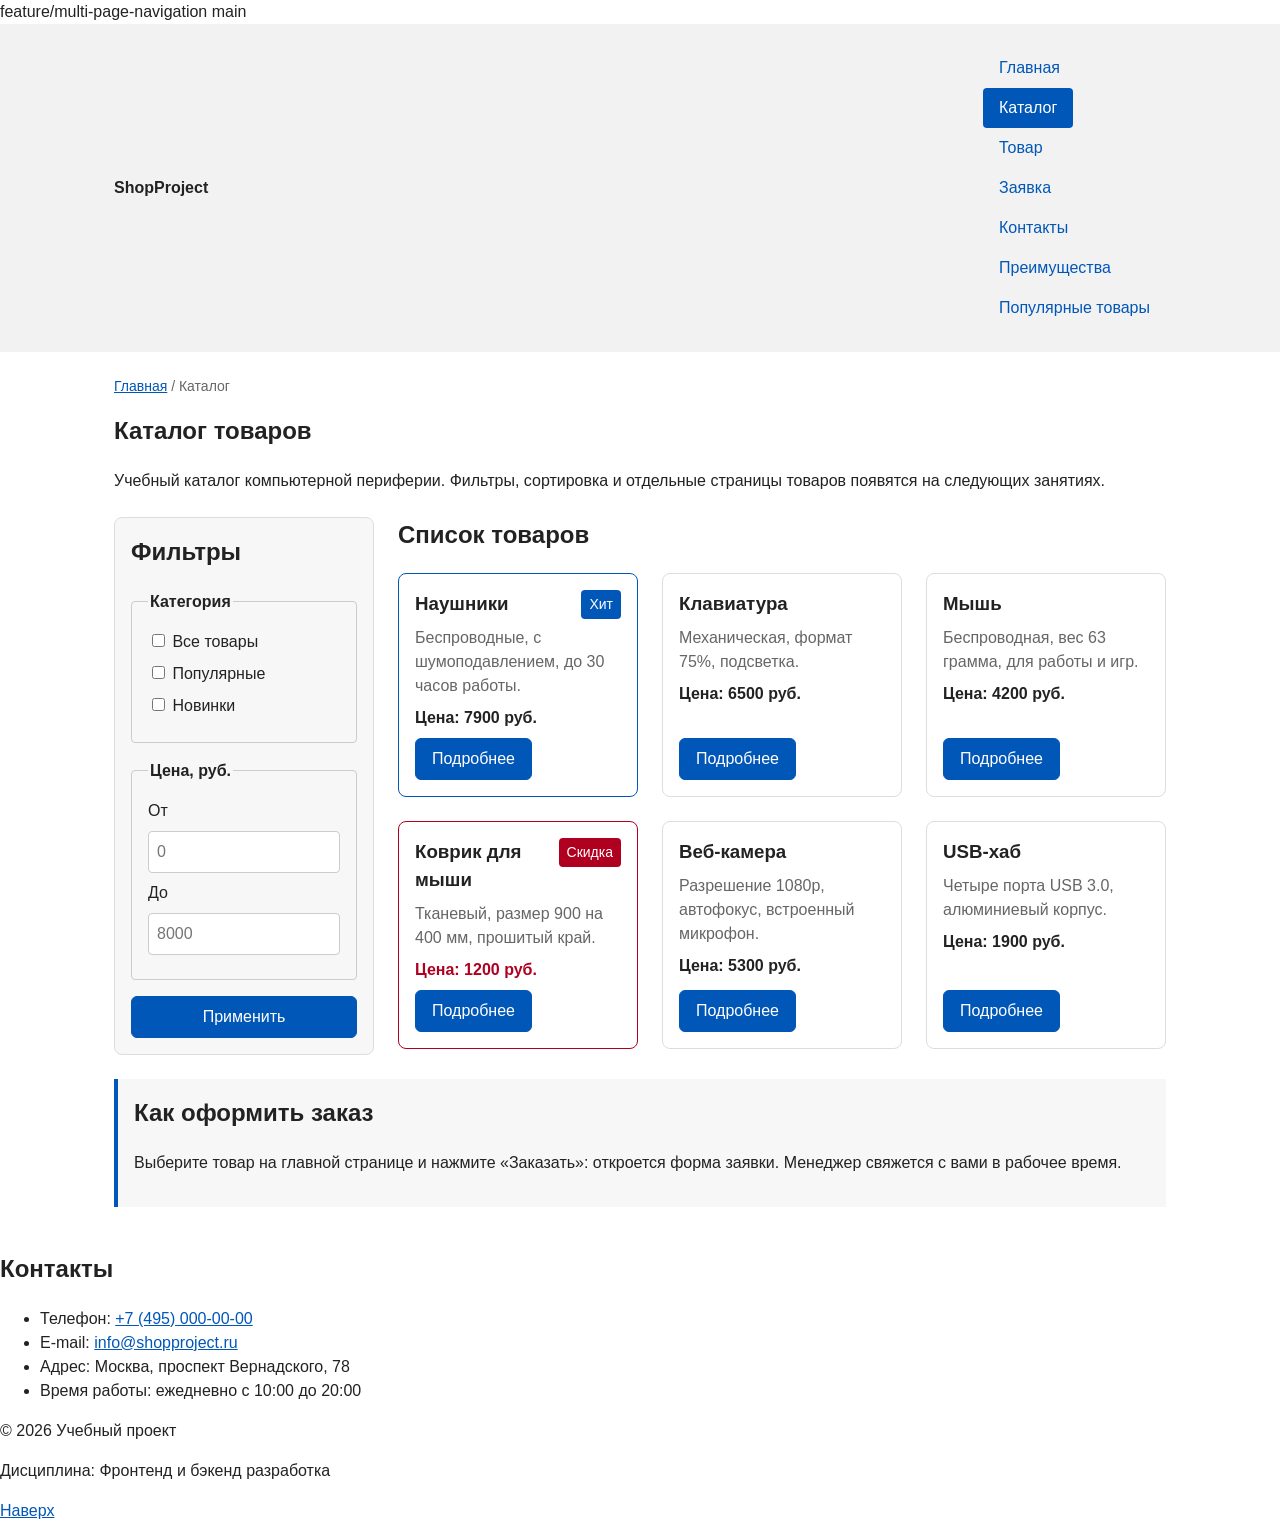
==== commit 3e22d30a: "Merge cde5a84b0d878f1312edc1e8f73925513a838cea into eb2acb52f5f0a48fc6a48034115195363be4e94b" ====
--- a/catalog.html
+++ b/catalog.html
@@ -1,10 +1,22 @@
 <!DOCTYPE html>
 <html lang="ru">
 <head>
+feature/multi-page-navigation
     <meta charset="UTF-8">
     <meta name="viewport" content="width=device-width, initial-scale=1.0">
     <meta name="description" content="Каталог товаров учебного интернет-магазина: наушники, клавиатуры, мыши и аксессуары.">
     <title>Каталог товаров - Учебный интернет-магазин</title>
+
+   <meta property="og:type" content="website">
+    <meta property="og:title" content="Учебный интернет-магазин">
+    <meta property="og:description" content="Учебный frontend-проект интернет-магазина.">
+    <meta property="og:image" content="https://username.github.io/kr1-html-css-shop/images/preview.jpg">
+    
+    <meta charset="UTF-8">
+    <meta name="viewport" content="width=device-width, initial-scale=1.0">
+    <meta name="description" content="Каталог товаров учебного интернет-магазина.">
+    <title>Каталог товаров — Учебный интернет-магазин</title>
+ main
     <link rel="stylesheet" href="css/style.css">
 </head>
 <body id="top">
--- a/css/style.css
+++ b/css/style.css
@@ -1,367 +1,583 @@
-
+/* ===============================
+   1. Переменные проекта
+   =============================== */
 :root {
-  /* Основные цвета проекта */
-  --color-bg: #ffffff;
-  --color-text: #222222;
-  --color-muted: #666666;
-  --color-primary: #0057b8;
-  --color-primary-dark: #003f86;
-  --color-border: #dddddd;
-  --color-surface: #f7f7f7;
-  --color-surface-accent: #eef5ff;
-  --color-danger: #b00020;
-  --color-success: #168a2f;
-  --color-success-bg: #eefaf0;
-  --color-white: #ffffff;
-  
-  /* Отступы */
-  --space-xs: 4px;
-  --space-sm: 8px;
-  --space-md: 16px;
-  --space-lg: 24px;
-  --space-xl: 32px;
-  
-  /* Скругления */
-  --radius-sm: 6px;
-  --radius-md: 8px;
-  --radius-lg: 12px;
-  
-  /* Размеры */
-  --container-width: 1100px;
+    --color-bg: #ffffff;
+    --color-text: #222222;
+    --color-muted: #666666;
+    --color-primary: #0057b8;
+    --color-primary-dark: #003f86;
+    --color-border: #cccccc;
+    --color-border-light: #dddddd;
+    --color-surface: #f2f2f2;
+    --color-surface-alt: #f7f7f7;
+    --color-surface-accent: #eef5ff;
+    --color-danger: #b00020;
+    --color-success: #168a2f;
+    --color-success-bg: #eefaf0;
+    --color-white: #ffffff;
+
+    --space-xs: 4px;
+    --space-sm: 8px;
+    --space-md: 16px;
+    --space-lg: 24px;
+    --space-xl: 32px;
+
+    --radius-sm: 4px;
+    --radius-md: 6px;
+    --radius-lg: 8px;
+
+    --container-width: 1100px;
+    --z-badge: 1;
+    --z-scroll-top: 10;
 }
 
 /* ===============================
    2. Базовые стили
    =============================== */
 * {
-  box-sizing: border-box;
+    box-sizing: border-box;
+}
+
+html {
+    scroll-behavior: smooth;
 }
 
 body {
-  margin: 0;
-  font-family: Arial, sans-serif;
-  line-height: 1.5;
-  color: var(--color-text);
-  background-color: var(--color-bg);
-}
-
-header,
-main,
-footer {
-  padding: var(--space-lg);
-}
-
-header {
-  background-color: var(--color-surface);
-}
-
-footer {
-  background-color: var(--color-surface);
-}
-
-/* ===============================
-   3. Общие элементы интерфейса
-   =============================== */
+    margin: 0;
+    font-family: Arial, sans-serif;
+    line-height: 1.5;
+    color: var(--color-text);
+    background-color: var(--color-bg);
+}
+
 a {
-  color: var(--color-primary);
+    color: var(--color-primary);
 }
 
 a:hover {
-  color: var(--color-primary-dark);
-}
-
+    color: var(--color-primary-dark);
+}
+
+a:focus-visible,
+button:focus-visible {
+    outline: 2px solid var(--color-primary);
+    outline-offset: 3px;
+}
+
+.advantages:target,
+.products:target,
+.feedback:target,
+.contacts-info:target,
+.catalog-layout:target,
+.product-specs:target,
+.site-footer:target {
+    outline: 2px dashed var(--color-primary);
+    outline-offset: 4px;
+}
+
+/* ===============================
+   3. Кнопки
+   =============================== */
+.button {
+    display: inline-block;
+    padding: var(--space-sm) var(--space-md);
+    border: 1px solid transparent;
+    border-radius: var(--radius-md);
+    font: inherit;
+    text-decoration: none;
+    cursor: pointer;
+}
+
+.button--primary {
+    color: var(--color-white);
+    background-color: var(--color-primary);
+    border-color: var(--color-primary);
+}
+
+.button--primary:hover {
+    color: var(--color-white);
+    background-color: var(--color-primary-dark);
+    border-color: var(--color-primary-dark);
+}
+
+.button--secondary {
+    color: var(--color-primary);
+    background-color: var(--color-white);
+    border-color: var(--color-border);
+}
+
+.button--secondary:hover {
+    color: var(--color-white);
+    background-color: var(--color-primary);
+    border-color: var(--color-primary);
+}
+
+.button:disabled,
+.button--disabled {
+    opacity: 0.6;
+    cursor: not-allowed;
+}
+
+/* ===============================
+   4. Шапка и навигация
+   =============================== */
+.site-header {
+    background-color: var(--color-surface);
+}
+
+.site-header__inner {
+    display: flex;
+    flex-wrap: wrap;
+    justify-content: space-between;
+    align-items: center;
+    gap: var(--space-md);
+    max-width: var(--container-width);
+    margin: 0 auto;
+    padding: var(--space-lg);
+}
+
+.site-header__logo {
+    font-weight: bold;
+    text-decoration: none;
+    color: var(--color-text);
+}
+
+.site-nav__list {
+feature/multi-page-navigation
+    display: flex;
+    flex-wrap: wrap;
+    align-items: center;
+    gap: var(--space-xs);
+    margin: 0;
+    padding: 0;
+    list-style: none;
+}
+
+.site-nav__link {
+    display: inline-block;
+    padding: var(--space-sm) var(--space-md);
+    border-radius: var(--radius-sm);
+    text-decoration: none;
+}
+
+  display: flex;
+  gap: 24px;          /* расстояние между пунктами */
+  padding: 0;
+  margin: 16px 0 0;
+  list-style: none;
+}
+
+ main
+
+.site-nav__link:hover {
+    color: var(--color-white);
+    background-color: var(--color-primary);
+}
+
+.site-nav__link--active {
+    color: var(--color-white);
+    background-color: var(--color-primary);
+}
+
+/* ===============================
+   5. Основное содержимое
+   =============================== */
+.page {
+    max-width: var(--container-width);
+    margin: 0 auto;
+    padding: var(--space-lg);
+}
+
+.breadcrumbs {
+    margin-bottom: var(--space-md);
+    font-size: 14px;
+    color: var(--color-muted);
+}
+
+.breadcrumbs__link + .breadcrumbs__link::before,
+.breadcrumbs__current::before {
+    content: " / ";
+    color: var(--color-muted);
+}
+
+.hero {
+    margin-bottom: var(--space-lg);
+    padding: var(--space-xl) var(--space-lg);
+    background-color: var(--color-surface-accent);
+    border-radius: var(--radius-lg);
+}
+
+.hero__title {
+    margin-top: 0;
+}
+
+.advantages,
+.products,
+.catalog,
+.contacts-info,
+.feedback {
+    margin-bottom: var(--space-lg);
+}
+
+.advantages__title,
+.products__title,
+.catalog-products__title,
+.catalog__title,
+.contacts-info__title,
+.feedback__title {
+    margin-top: 0;
+}
+
+.about {
+    padding: var(--space-md);
+    border-left: 4px solid var(--color-primary);
+    background-color: var(--color-surface-alt);
+}
+
+.about__title {
+    margin-top: 0;
+}
+
+/* ===============================
+   6. Карточки товаров
+   =============================== */
+.products-grid {
+    display: grid;
+    grid-template-columns: repeat(auto-fit, minmax(240px, 1fr));
+    gap: var(--space-lg);
+}
+
+.product-card {
+    position: relative;
+    display: flex;
+    flex-direction: column;
+    gap: var(--space-sm);
+    padding: var(--space-md);
+    border: 1px solid var(--color-border-light);
+    border-radius: var(--radius-lg);
+}
+
+.product-card:hover {
+    border-color: var(--color-primary);
+}
+
+.product-card__badge {
+    position: absolute;
+    top: var(--space-md);
+    right: var(--space-md);
+    z-index: var(--z-badge);
+    padding: var(--space-xs) var(--space-sm);
+    color: var(--color-white);
+    background-color: var(--color-primary);
+    border-radius: var(--radius-sm);
+    font-size: 14px;
+}
+
+.product-card__badge--discount {
+    background-color: var(--color-danger);
+}
+
+.product-card--featured {
+    border-color: var(--color-primary);
+}
+
+.product-card--discount {
+    border-color: var(--color-danger);
+}
+
+.product-card--discount .product-card__price {
+    color: var(--color-danger);
+}
+
+.product-card__title,
+.product-card__description,
+.product-card__price {
+    margin: 0;
+}
+
+.product-card__title {
+    padding-right: 80px;
+}
+
+.product-card__description {
+    color: var(--color-muted);
+}
+
+.product-card__price {
+    font-weight: bold;
+}
+
+.product-card__button {
+    margin-top: auto;
+    align-self: flex-start;
+}
+
+/* ===============================
+   7. Страница товара и таблица
+   =============================== */
+.product,
+.product-specs,
+.order {
+    margin-bottom: var(--space-lg);
+}
+
+.product__title,
+.product-specs__title,
+.order__title {
+    margin-top: 0;
+}
+
+.product__layout {
+    display: grid;
+    grid-template-columns: minmax(240px, 1fr) 1fr;
+    gap: var(--space-lg);
+    align-items: start;
+}
+
+.product__image {
+    width: 100%;
+    height: auto;
+    border: 1px solid var(--color-border-light);
+    border-radius: var(--radius-lg);
+}
+
+.product__info {
+    display: flex;
+    flex-direction: column;
+    gap: var(--space-md);
+    align-items: flex-start;
+}
+
+.product__description,
+.product__price,
+.product__availability {
+    margin: 0;
+}
+
+.product__price {
+    font-size: 24px;
+    font-weight: bold;
+}
+
+.product__availability {
+    color: var(--color-success);
+}
+
+.product-table {
+    width: 100%;
+    border-collapse: collapse;
+}
+
+.product-table__caption {
+    margin-bottom: var(--space-sm);
+    color: var(--color-muted);
+    text-align: left;
+}
+
+.product-table th,
+.product-table td {
+    padding: var(--space-sm) var(--space-md);
+    border: 1px solid var(--color-border-light);
+    text-align: left;
+}
+
+.product-table thead th {
+    background-color: var(--color-surface);
+}
+
+.product-table tbody tr:nth-child(even) {
+    background-color: var(--color-surface-alt);
+}
+
+.order__text {
+    margin-top: 0;
+}
+
+/* ===============================
+   8. Каталог и фильтры
+   =============================== */
+.catalog-layout {
+    display: grid;
+    grid-template-columns: 260px 1fr;
+    grid-template-areas: "filters products";
+    gap: var(--space-lg);
+    margin-bottom: var(--space-lg);
+}
+
+.catalog-filters {
+    grid-area: filters;
+    padding: var(--space-md);
+    border: 1px solid var(--color-border-light);
+    border-radius: var(--radius-lg);
+    background-color: var(--color-surface-alt);
+}
+
+.catalog-products {
+    grid-area: products;
+}
+
+.catalog-filters__form {
+    display: grid;
+    gap: var(--space-md);
+}
+
+.catalog-filters__title {
+    margin-top: 0;
+}
+
+.catalog-filters__group {
+    margin: 0;
+    padding: var(--space-md);
+    border: 1px solid var(--color-border);
+    border-radius: var(--radius-sm);
 a:focus-visible {
   outline: 2px solid var(--color-primary);
   outline-offset: 3px;
-}
-
-.button {
-  display: inline-block;
-  padding: var(--space-sm) var(--space-md);
-  color: var(--color-white);
-  background-color: var(--color-primary);
-  text-decoration: none;
-  border: none;
   border-radius: var(--radius-sm);
-  cursor: pointer;
-}
-
-.button:hover {
-  background-color: var(--color-primary-dark);
-}
-
-.button:focus-visible {
-  outline: 2px solid var(--color-primary);
-  outline-offset: 3px;
-}
-
-.button:disabled {
-  opacity: 0.6;
-  cursor: not-allowed;
-}
-
-/* ===============================
-   4. Компоненты страницы
-   =============================== */
-.site-header {
-  max-width: var(--container-width);
-  margin: 0 auto;
-  display: flex;
-  align-items: center;
-  justify-content: space-between;
-}
-
-.site-logo {
-  font-weight: bold;
-  text-decoration: none;
-  color: var(--color-text);
-}
-
-/* Шапка на Flexbox */
-.site-header {
-  max-width: var(--container-width);
-  margin: 0 auto;
-  display: flex;
-  align-items: center;
-  justify-content: space-between;
-  flex-wrap: wrap;
-  gap: var(--space-md);
-}
-
-.site-nav__list {
-  display: flex;
-  gap: var(--space-lg);
-  padding: 0;
-  margin: 0;
-  list-style: none;
-}
-
-.site-nav__list li {
-  margin-bottom: 0;
-}
-
-.site-nav__list a {
-  color: var(--color-primary);
-  text-decoration: none;
-}
-
-.site-nav__list a:hover {
-  text-decoration: underline;
-}
-
-.hero {
-  max-width: var(--container-width);
-  margin: 0 auto var(--space-xl);
-  padding: var(--space-xl) var(--space-lg);
-  background-color: var(--color-surface-accent);
-  border-radius: var(--radius-lg);
-}
-
-.section {
-  max-width: var(--container-width);
-  margin: 0 auto var(--space-xl);
-}
-
-.section h2 {
-  margin-top: 0;
-}
-
-.product-card {
-  margin-bottom: var(--space-md);
-  padding: var(--space-md);
-  border: 1px solid var(--color-border);
-  border-radius: var(--radius-md);
-  background-color: var(--color-bg);
-}
-
-.product-card:hover {
-  border-color: var(--color-primary);
-}
-
-.product-card h3 {
-  margin-top: 0;
-}
-
-.aside-info {
-  max-width: var(--container-width);
-  margin: 0 auto var(--space-xl);
-  padding: var(--space-md);
-  border-left: 4px solid var(--color-primary);
-  background-color: var(--color-surface);
-}
-
-/* ===============================
-   5. Форма и модальное окно
+}
+
+.catalog-filters__legend {
+    font-weight: bold;
+}
+
+.catalog-filters__option,
+.catalog-filters__label {
+    display: block;
+    margin-bottom: var(--space-sm);
+}
+
+.catalog-filters__input {
+    width: 100%;
+    margin-bottom: var(--space-sm);
+    padding: var(--space-sm);
+    border: 1px solid var(--color-border);
+    border-radius: var(--radius-sm);
+    font: inherit;
+}
+
+/* ===============================
+   9. Подвал и кнопка «Наверх»
+   =============================== */
+.site-footer {
+    padding: var(--space-lg);
+    background-color: var(--color-surface);
+}
+
+.site-footer__title {
+    margin-top: 0;
+}
+
+.contacts {
+    margin: 0 0 var(--space-md);
+    padding: 0;
+    list-style: none;
+}
+
+.scroll-top {
+    position: fixed;
+    right: var(--space-lg);
+    bottom: var(--space-lg);
+    z-index: var(--z-scroll-top);
+    padding: var(--space-sm) var(--space-md);
+    color: var(--color-white);
+    background-color: var(--color-primary);
+    border-radius: var(--radius-md);
+    text-decoration: none;
+}
+
+.scroll-top:hover {
+    color: var(--color-white);
+    background-color: var(--color-primary-dark);
+}
+
+/* ===============================
+   10. Форма и модальное окно
    =============================== */
 .order-dialog {
-  width: min(100% - 32px, 560px);
-  padding: var(--space-lg);
-  border: none;
-  border-radius: var(--radius-lg);
+    width: min(100% - 32px, 560px);
+    padding: var(--space-lg);
+    border: none;
+    border-radius: var(--radius-lg);
+}
+
+.order-dialog__title {
+    margin-top: 0;
 }
 
 .order-dialog::backdrop {
-  background-color: rgba(0, 0, 0, 0.5);
-}
-
-.form-field {
-  margin-bottom: var(--space-md);
-}
-
-.form-field label {
-  display: block;
-  margin-bottom: var(--space-xs);
-}
-
-.form-field input,
-.form-field select,
-.form-field textarea {
-  width: 100%;
-  padding: 10px 12px;
-  border: 1px solid var(--color-border);
-  border-radius: var(--radius-sm);
-  font: inherit;
-}
-
-.form-field input[type="checkbox"] {
-  width: auto;
-}
-
-.form-field small {
-  display: block;
-  margin-top: var(--space-xs);
-  color: var(--color-muted);
-}
-
-.form-field input:hover,
-.form-field select:hover,
-.form-field textarea:hover {
-  border-color: var(--color-primary);
-}
-
-.form-field input:focus-visible,
-.form-field select:focus-visible,
-.form-field textarea:focus-visible,
-.form-actions button:focus-visible {
-  outline: 2px solid var(--color-primary);
-  outline-offset: 3px;
+    background-color: rgba(0, 0, 0, 0.5);
+}
+
+.order-form__field {
+    margin-bottom: var(--space-md);
+}
+
+.order-form__label {
+    display: block;
+    margin-bottom: var(--space-xs);
+}
+
+.order-form__input,
+.order-form__select,
+.order-form__textarea {
+    width: 100%;
+    padding: var(--space-sm) var(--space-md);
+    border: 1px solid var(--color-border);
+    border-radius: var(--radius-sm);
+    font: inherit;
+}
+
+.order-form__input:hover,
+.order-form__select:hover,
+.order-form__textarea:hover {
+    border-color: var(--color-primary);
+}
+
+.order-form__input:focus-visible,
+.order-form__select:focus-visible,
+.order-form__textarea:focus-visible {
+    outline: 2px solid var(--color-primary);
+    outline-offset: 3px;
+}
+
+.order-form__input:disabled,
+.order-form__select:disabled,
+.order-form__textarea:disabled {
+    opacity: 0.6;
+    cursor: not-allowed;
+}
+
+.order-form__field--checkbox .order-form__label {
+    display: flex;
+    gap: var(--space-sm);
+    align-items: center;
+    margin-bottom: 0;
+}
+
+.order-form__checkbox {
+    margin: 0;
+}
+
+.order-form__hint {
+    display: block;
+    margin-top: var(--space-xs);
+    color: var(--color-muted);
 }
 
 [aria-invalid="true"] {
-  border-color: var(--color-danger);
-}
-
-.form-actions {
-  display: flex;
-  gap: var(--space-md);
-  margin-top: var(--space-lg);
+    border-color: var(--color-danger);
+}
+
+.order-form__actions {
+    display: flex;
+    gap: var(--space-sm);
+    margin-top: var(--space-lg);
 }
 
 .success-message {
-  max-width: var(--container-width);
-  margin: var(--space-lg) auto;
-  padding: var(--space-md);
-  border-left: 4px solid var(--color-success);
-  background-color: var(--color-success-bg);
-}
-
-.product-card__button {
-  margin-top: var(--space-md);
-  cursor: pointer;
-  border: none;
-}
-/* Сетка карточек на CSS Grid */
-.products-grid {
-  display: grid;
-  grid-template-columns: repeat(auto-fit, minmax(250px, 1fr));
-  gap: var(--space-lg);
-  max-width: var(--container-width);
-  margin: 0 auto var(--space-xl);
-}
-
-.product-card {
-  margin-bottom: 0; /* убираем старый отступ, теперь gap в grid */
-}
-
-/* БЭМ: Блок product-card */
-.product-card {
-  position: relative; /* для ПУНКТА 13! */
-  padding: var(--space-md);
-  border: 1px solid var(--color-border);
-  border-radius: var(--radius-md);
-  background-color: var(--color-bg);
-  transition: transform 0.2s, box-shadow 0.2s;
-}
-
-.product-card:hover {
-  transform: translateY(-4px);
-  box-shadow: 0 4px 12px rgba(0, 0, 0, 0.1);
-  border-color: var(--color-primary);
-}
-
-/* БЭМ: Элемент __badge */
-.product-card__badge {
-  position: absolute; /* для ПУНКТА 13! */
-  top: 12px;
-  right: 12px;
-  padding: 4px 10px;
-  background-color: var(--color-primary);
-  color: var(--color-white);
-  font-size: 12px;
-  font-weight: bold;
-  border-radius: var(--radius-sm);
-}
-
-/* БЭМ: Элемент __title */
-.product-card__title {
-  margin-top: 0;
-  margin-bottom: var(--space-sm);
-  color: var(--color-text);
-}
-
-/* БЭМ: Элемент __description */
-.product-card__description {
-  color: var(--color-muted);
-  margin-bottom: var(--space-sm);
-}
-
-/* БЭМ: Элемент __price */
-.product-card__price {
-  font-size: 20px;
-  font-weight: bold;
-  color: var(--color-primary);
-  margin-bottom: var(--space-md);
-}
-
-/* БЭМ: Элемент __button */
-.product-card__button {
-  width: 100%;
-  cursor: pointer;
-  border: none;
-}
-
-/* Позиционирование: fixed — кнопка всегда видна в правом нижнем углу */
-.scroll-top-button {
-  position: fixed;
-  bottom: 24px;
-  right: 24px;
-  width: 48px;
-  height: 48px;
-  border: none;
-  border-radius: 50%;
-  background-color: var(--color-primary);
-  color: var(--color-white);
-  font-size: 20px;
-  cursor: pointer;
-  box-shadow: 0 2px 8px rgba(0, 0, 0, 0.2);
-  z-index: 100;
-}
-
-.scroll-top-button:hover {
-  background-color: var(--color-primary-dark);
-}
-
-.scroll-top-button:focus-visible {
-  outline: 2px solid var(--color-primary);
-  outline-offset: 3px;
-}
+    margin-bottom: var(--space-lg);
+    padding: var(--space-md);
+    border-left: 4px solid var(--color-success);
+    background-color: var(--color-success-bg);
+}
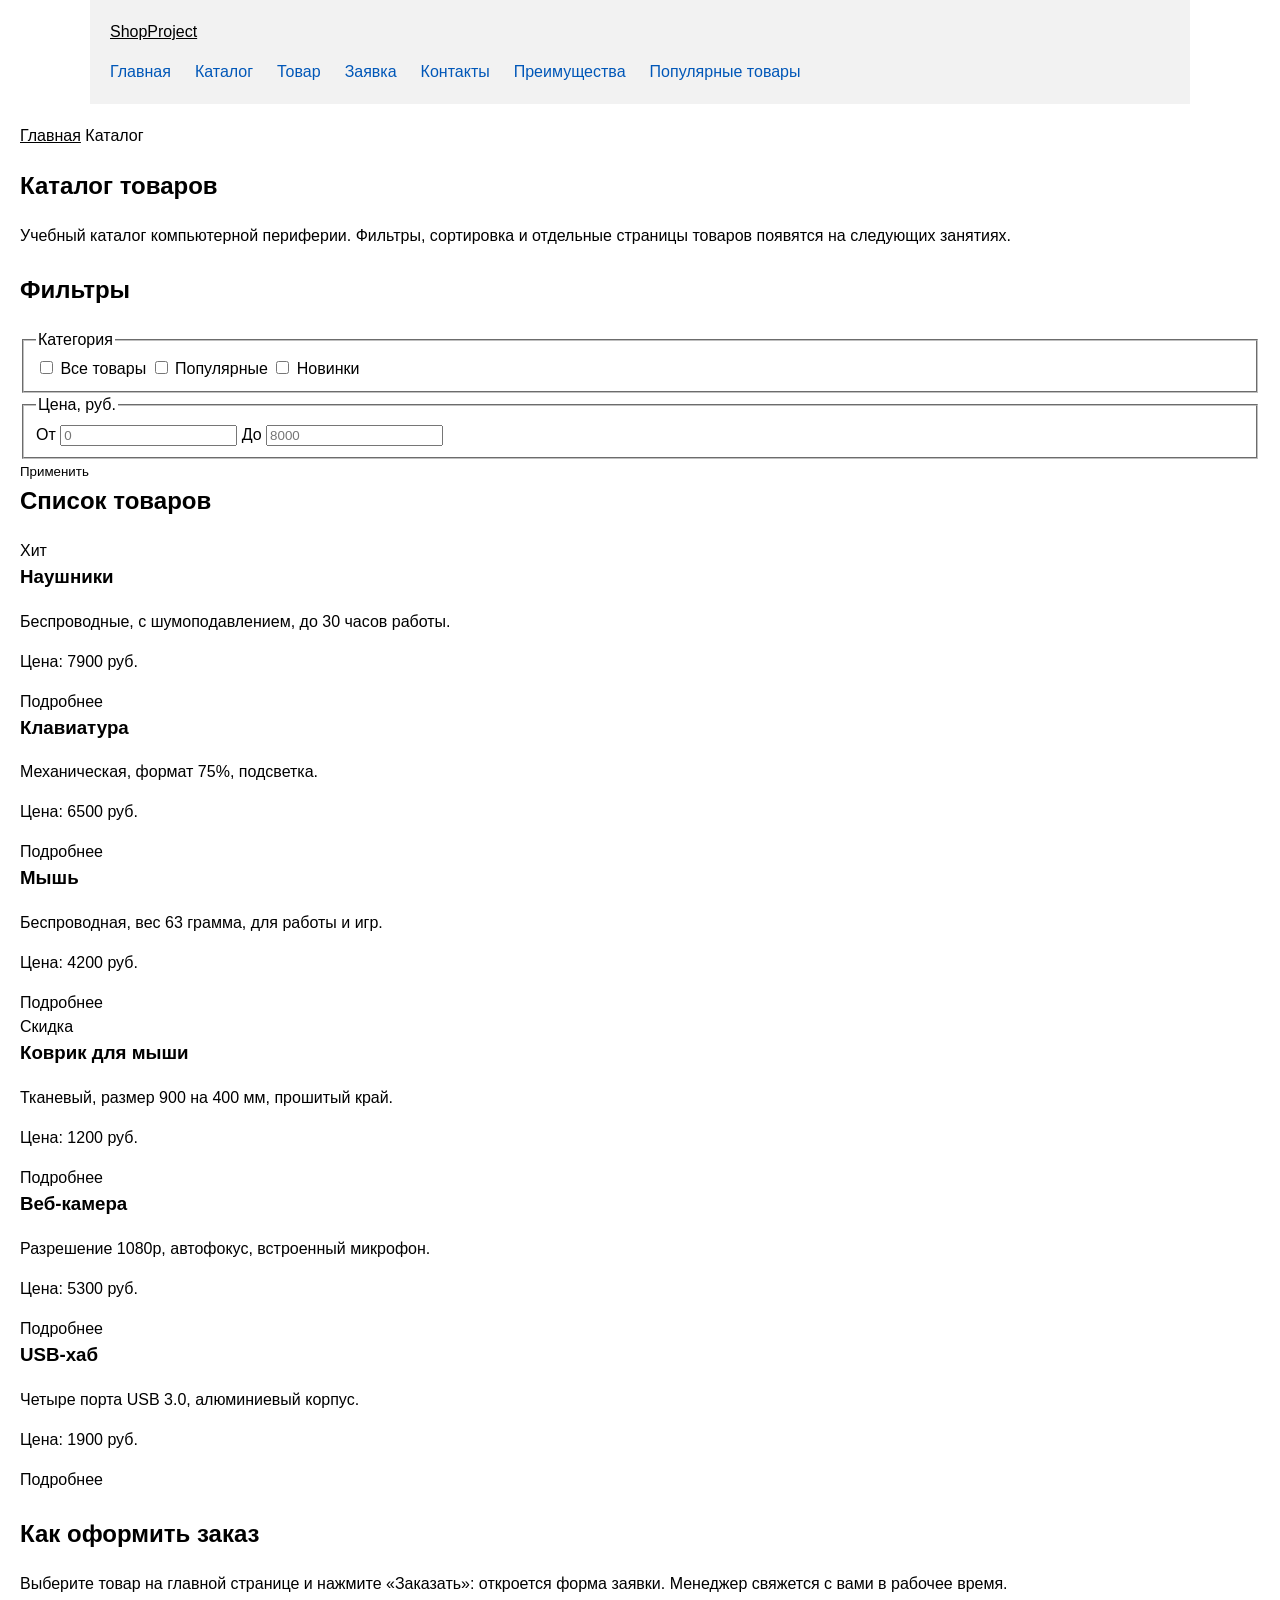
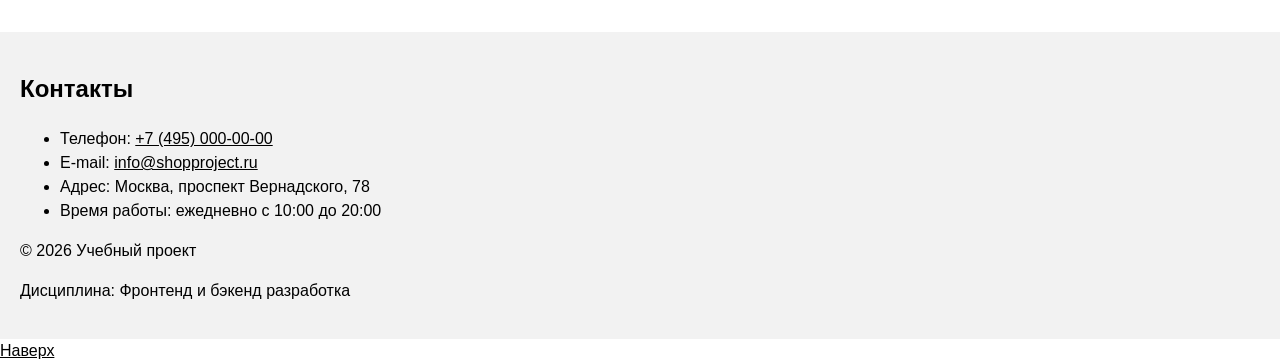
==== commit ad53d1e6: "fix: resolve merge conflicts between main and feature branch" ====
--- a/catalog.html
+++ b/catalog.html
@@ -1,23 +1,11 @@
 <!DOCTYPE html>
 <html lang="ru">
 <head>
-feature/multi-page-navigation
-    <meta charset="UTF-8">
-    <meta name="viewport" content="width=device-width, initial-scale=1.0">
-    <meta name="description" content="Каталог товаров учебного интернет-магазина: наушники, клавиатуры, мыши и аксессуары.">
-    <title>Каталог товаров - Учебный интернет-магазин</title>
-
-   <meta property="og:type" content="website">
-    <meta property="og:title" content="Учебный интернет-магазин">
-    <meta property="og:description" content="Учебный frontend-проект интернет-магазина.">
-    <meta property="og:image" content="https://username.github.io/kr1-html-css-shop/images/preview.jpg">
-    
-    <meta charset="UTF-8">
-    <meta name="viewport" content="width=device-width, initial-scale=1.0">
-    <meta name="description" content="Каталог товаров учебного интернет-магазина.">
-    <title>Каталог товаров — Учебный интернет-магазин</title>
- main
-    <link rel="stylesheet" href="css/style.css">
+  <meta charset="UTF-8">
+  <meta name="viewport" content="width=device-width, initial-scale=1.0">
+  <meta name="description" content="Каталог товаров учебного интернет-магазина.">
+  <title>Каталог товаров — Учебный интернет-магазин</title>
+  <link rel="stylesheet" href="css/style.css">
 </head>
 <body id="top">
 <header class="site-header">
--- a/css/style.css
+++ b/css/style.css
@@ -1,3 +1,317 @@
+<<<<<<< HEAD
+/* 
+  Универсальное правило для всех элементов.
+  border-box делает расчёт размеров более понятным:
+  width включает content, padding и border.
+*/
+* {
+  box-sizing: border-box;
+}
+
+/*
+  Убираем стандартный внешний отступ браузера у body.
+  Без этого вокруг страницы может появиться белая рамка.
+*/
+body {
+  margin: 0;
+  font-family: Arial, sans-serif;
+  line-height: 1.5;
+  color: #222222;
+  background-color: #ffffff;
+}
+/*
+  Задаём внутренние отступы для основных областей страницы.
+  Это делает содержимое визуально отделённым от краёв окна браузера.
+*/
+header,
+main,
+footer {
+  padding: var(--space-lg);
+}
+
+/*
+  Оформляем шапку страницы.
+  Пока используется простой светло-серый фон.
+*/
+header {
+  background-color: var(--color-surface);
+}
+
+/*
+  Оформляем подвал страницы тем же фоном,
+  чтобы визуально отделить его от основного содержимого.
+*/
+footer {
+  background-color: var(--color-surface);
+}
+/*
+  Ограничиваем ширину содержимого шапки,
+  чтобы оно не растягивалось слишком сильно на широких экранах.
+*/
+.site-header {
+  max-width: 1100px;
+  margin: 0 auto;
+}
+
+/*
+  Оформляем текстовый логотип.
+*/
+.site-logo {
+  font-weight: bold;
+  text-decoration: none;
+  color: #222222;
+}
+
+/*
+  Убираем стандартные отступы и маркеры списка навигации.
+*/
+.site-nav__list {
+  display: flex;
+  gap: 24px;          /* расстояние между пунктами */
+  padding: 0;
+  margin: 16px 0 0;
+  list-style: none;
+}
+
+
+/*
+  Оформляем ссылки меню.
+*/
+.site-nav__list a {
+  color: #0057b8;
+  text-decoration: none;
+}
+
+/*
+  При наведении мыши подчёркиваем ссылку.
+  Подробно состояния интерфейса будут рассмотрены в практической работе 1.7.
+*/
+.site-nav__list a:hover {
+  text-decoration: underline;
+}
+/*
+  Hero-блок — первый крупный блок страницы.
+  Он визуально отделяется от остальных разделов фоном и отступами.
+*/
+.hero {
+  max-width: 1100px;
+  margin: 0 auto 32px;
+  padding: 32px 20px;
+  background-color: #eef5ff;
+  border-radius: 12px;
+}
+
+/*
+  Общий класс для разделов страницы.
+*/
+.section {
+  max-width: 1100px;
+  margin: 0 auto 32px;
+}
+
+/*
+  Убираем лишний верхний отступ у заголовков разделов.
+*/
+.section h2 {
+  margin-top: 0;
+}
+/*
+  Карточка товара — самостоятельный блок.
+  На следующих занятиях карточки будут доработаны и выстроены в сетку.
+*/
+.product-card {
+  margin-bottom: var(--space-md);
+  padding: var(--space-md);
+  border: 1px solid var(--color-border);
+  border-radius: var(--radius-md);
+  background-color: var(--color-bg);
+}
+
+.product-card:hover {
+  border-color: var(--color-primary);
+}
+
+.product-card h3 {
+  margin-top: 0;
+}
+
+
+/*
+  Убираем лишний верхний отступ у заголовка карточки.
+*/
+.product-card h3 {
+  margin-top: 0;
+}
+/*
+  Пока это обычная ссылка, но визуально она оформляется как кнопка.
+*/
+.button {
+  display: inline-block;
+  padding: var(--space-sm) var(--space-md);
+  color: var(--color-white);
+  background-color: var(--color-primary);
+  text-decoration: none;
+  border: none;
+  border-radius: var(--radius-sm);
+  cursor: pointer;
+}
+
+.button:hover {
+  background-color: var(--color-primary-dark);
+}
+
+.button:focus-visible {
+  outline: 2px solid var(--color-primary);
+  outline-offset: 3px;
+}
+
+.button:disabled {
+  opacity: 0.6;
+  cursor: not-allowed;
+}
+/*
+  Дополнительный информационный блок.
+*/
+.aside-info {
+  max-width: var(--container-width);
+  margin: 0 auto var(--space-xl);
+  padding: var(--space-md);
+  border-left: 4px solid var(--color-primary);
+  background-color: var(--color-surface);
+}
+
+
+
+
+body {
+  margin: 0;
+  font-family: Arial, sans-serif;
+  line-height: 1.5;
+}
+
+header,
+main,
+footer {
+  padding: 20px;
+}
+
+header {
+  background-color: #f2f2f2;
+}
+
+footer {
+  background-color: #f2f2f2;
+}
+section {
+  margin-bottom: 24px;
+}
+
+section h2 {
+  margin-top: 0;
+}
+/*
+  Модальное окно.
+  Элемент dialog сам умеет открываться поверх страницы.
+*/
+.order-dialog {
+  width: min(100% - 32px, 560px);
+  padding: 24px;
+  border: none;
+  border-radius: 12px;
+}
+
+/*
+  Затемнение фона за модальным окном.
+*/
+.order-dialog::backdrop {
+  background-color: rgba(0, 0, 0, 0.5);
+}
+
+/*
+  Поле формы.
+  Каждый блок получает нижний отступ.
+*/
+.form-field {
+  margin-bottom: 16px;
+}
+
+/*
+  Подпись поля.
+*/
+.form-field label {
+  display: block;
+  margin-bottom: 6px;
+}
+
+/*
+  Основные поля формы.
+*/
+.form-field input,
+.form-field select,
+.form-field textarea {
+  width: 100%;
+  padding: 10px 12px;
+  border: 1px solid #cccccc;
+  border-radius: 6px;
+  font: inherit;
+}
+
+/*
+  Checkbox не должен занимать всю ширину.
+*/
+.form-field input[type="checkbox"] {
+  width: auto;
+}
+
+/*
+  Подсказка под полем телефона.
+*/
+.form-field small {
+  display: block;
+  margin-top: 4px;
+  color: #666666;
+}
+
+/*
+  Видимый фокус для клавиатурной навигации.
+*/
+.form-field input:focus-visible,
+.form-field select:focus-visible,
+.form-field textarea:focus-visible,
+.form-actions button:focus-visible {
+  outline: 2px solid #0057b8;
+  outline-offset: 2px;
+}
+
+/*
+  Подсветка ошибочных полей.
+  Атрибут aria-invalid будет добавляться через JavaScript.
+*/
+[aria-invalid="true"] {
+  border-color: #b00020;
+}
+
+/*
+  Кнопки формы.
+*/
+.form-actions {
+  display: flex;
+  gap: 12px;
+  margin-top: 20px;
+}
+
+/*
+  Сообщение об успешной отправке.
+*/
+.success-message {
+  max-width: 1100px;
+  margin: 24px auto;
+  padding: 16px;
+  border-left: 4px solid #168a2f;
+  background-color: #eefaf0;
+}
+=======
+>>>>>>> feature/multi-page-navigation
 /* ===============================
    1. Переменные проекта
    =============================== */
@@ -59,10 +373,17 @@
     color: var(--color-primary-dark);
 }
 
+<<<<<<< HEAD
+a:focus-visible {
+  outline: 2px solid var(--color-primary);
+  outline-offset: 3px;
+  border-radius: var(--radius-sm);
+=======
 a:focus-visible,
 button:focus-visible {
     outline: 2px solid var(--color-primary);
     outline-offset: 3px;
+>>>>>>> feature/multi-page-navigation
 }
 
 .advantages:target,
@@ -144,7 +465,6 @@
 }
 
 .site-nav__list {
-feature/multi-page-navigation
     display: flex;
     flex-wrap: wrap;
     align-items: center;
@@ -160,15 +480,6 @@
     border-radius: var(--radius-sm);
     text-decoration: none;
 }
-
-  display: flex;
-  gap: 24px;          /* расстояние между пунктами */
-  padding: 0;
-  margin: 16px 0 0;
-  list-style: none;
-}
-
- main
 
 .site-nav__link:hover {
     color: var(--color-white);
@@ -431,10 +742,6 @@
     padding: var(--space-md);
     border: 1px solid var(--color-border);
     border-radius: var(--radius-sm);
-a:focus-visible {
-  outline: 2px solid var(--color-primary);
-  outline-offset: 3px;
-  border-radius: var(--radius-sm);
 }
 
 .catalog-filters__legend {
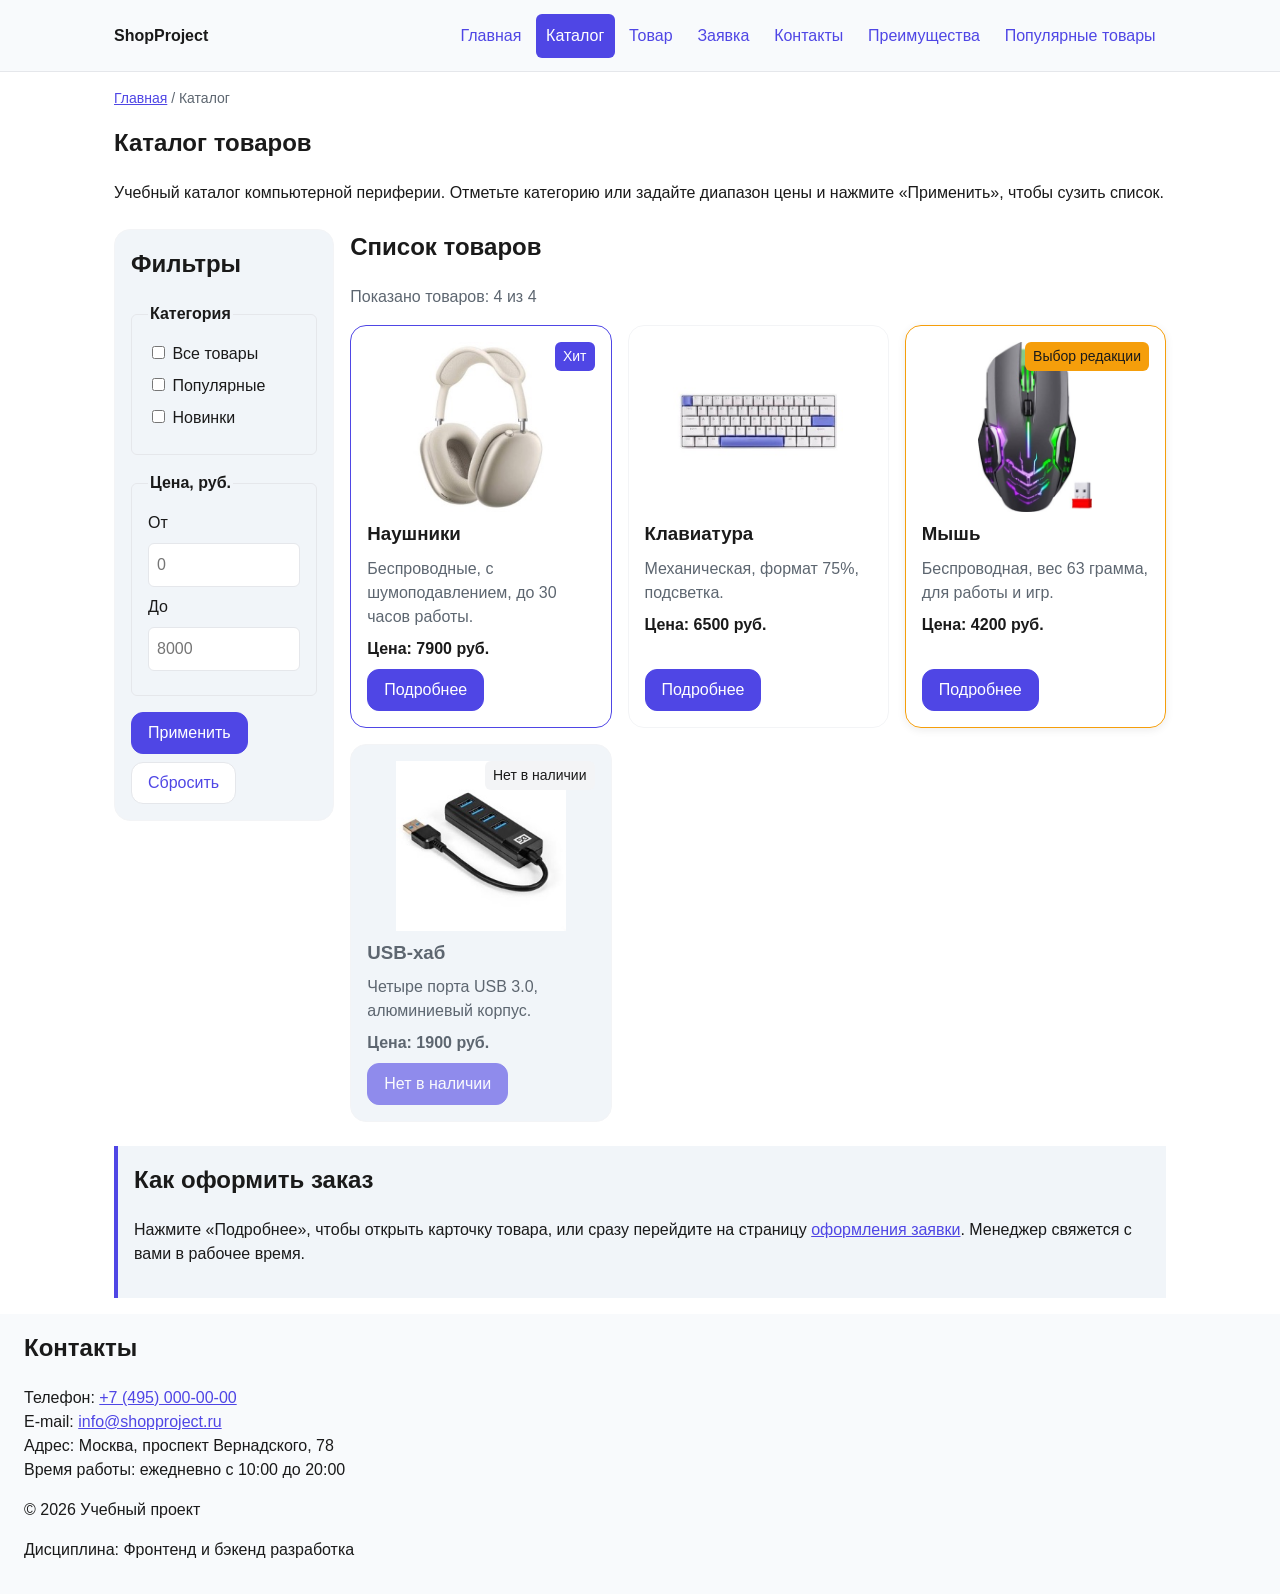
==== commit bded9992: "feat: complete ShopProject practices 12–15 for KR4" ====
--- a/catalog.html
+++ b/catalog.html
@@ -1,11 +1,13 @@
 <!DOCTYPE html>
 <html lang="ru">
 <head>
-  <meta charset="UTF-8">
-  <meta name="viewport" content="width=device-width, initial-scale=1.0">
-  <meta name="description" content="Каталог товаров учебного интернет-магазина.">
-  <title>Каталог товаров — Учебный интернет-магазин</title>
-  <link rel="stylesheet" href="css/style.css">
+    <meta charset="UTF-8">
+    <meta name="viewport" content="width=device-width, initial-scale=1.0">
+    <meta name="description" content="Каталог товаров учебного интернет-магазина: наушники, клавиатуры, мыши и аксессуары.">
+    <title>Каталог товаров - Учебный интернет-магазин</title>
+    <link rel="stylesheet" href="css/style.css">
+    <link rel="stylesheet" href="css/responsive.css">
+    <script src="js/main.js" defer></script>
 </head>
 <body id="top">
 <header class="site-header">
@@ -14,7 +16,7 @@
         <nav class="site-nav" aria-label="Основная навигация">
             <ul class="site-nav__list">
                 <li class="site-nav__item"><a class="site-nav__link" href="index.html">Главная</a></li>
-                <li class="site-nav__item"><a class="site-nav__link site-nav__link--active" href="catalog.html">Каталог</a></li>
+                <li class="site-nav__item"><a class="site-nav__link site-nav__link--active" aria-current="page" href="catalog.html">Каталог</a></li>
                 <li class="site-nav__item"><a class="site-nav__link" href="product.html">Товар</a></li>
                 <li class="site-nav__item"><a class="site-nav__link" href="order.html">Заявка</a></li>
                 <li class="site-nav__item"><a class="site-nav__link" href="contacts.html">Контакты</a></li>
@@ -34,15 +36,15 @@
     <section class="catalog">
         <h1 class="catalog__title">Каталог товаров</h1>
         <p class="catalog__text">
-            Учебный каталог компьютерной периферии. Фильтры, сортировка и отдельные
-            страницы товаров появятся на следующих занятиях.
+            Учебный каталог компьютерной периферии. Отметьте категорию или задайте
+            диапазон цены и нажмите «Применить», чтобы сузить список.
         </p>
     </section>
 
     <section class="catalog-layout" id="goods">
         <aside class="catalog-filters">
             <h2 class="catalog-filters__title">Фильтры</h2>
-            <form class="catalog-filters__form" action="#" method="get">
+            <form class="catalog-filters__form" id="catalog-filters">
                 <fieldset class="catalog-filters__group">
                     <legend class="catalog-filters__legend">Категория</legend>
                     <label class="catalog-filters__option">
@@ -67,56 +69,64 @@
                     <input class="catalog-filters__input" id="price-to" name="price-to" type="number" min="0" placeholder="8000">
                 </fieldset>
 
-                <button class="button button--primary" type="submit">Применить</button>
+                <div class="catalog-filters__actions">
+                    <button class="button button--primary" type="submit">Применить</button>
+                    <button class="button button--secondary" type="reset">Сбросить</button>
+                </div>
             </form>
         </aside>
 
         <section class="catalog-products">
             <h2 class="catalog-products__title">Список товаров</h2>
+            <p class="catalog-products__status" id="catalog-status" role="status">Показано товаров: 4 из 4</p>
             <div class="products-grid">
 
-                <article class="product-card product-card--featured">
-                    <span class="product-card__badge">Хит</span>
-                    <h3 class="product-card__title">Наушники</h3>
-                    <p class="product-card__description">Беспроводные, с шумоподавлением, до 30 часов работы.</p>
-                    <p class="product-card__price">Цена: 7900 руб.</p>
-                    <a class="button button--primary product-card__button" href="product.html">Подробнее</a>
-                </article>
+                <!-- Карточка 1: Наушники -->
+<article class="product-card product-card--featured" data-category="popular" data-price="7900">
+    <img class="product-card__image" src="images/images-10.jpeg" width="447" height="447"
+                 srcset="images/images-10-240.jpeg 240w, images/images-10.jpeg 447w"
+                 sizes="(min-width: 1024px) 235px, (min-width: 768px) 43vw, 87vw" alt="Светлые накладные наушники с мягким оголовьем" loading="lazy">
+    <span class="product-card__badge">Хит</span>
+    <h3 class="product-card__title">Наушники</h3>
+    <p class="product-card__description">Беспроводные, с шумоподавлением, до 30 часов работы.</p>
+    <p class="product-card__price">Цена: 7900 руб.</p>
+    <a class="button button--primary product-card__button" href="product.html">Подробнее</a>
+</article>
 
-                <article class="product-card">
-                    <h3 class="product-card__title">Клавиатура</h3>
-                    <p class="product-card__description">Механическая, формат 75%, подсветка.</p>
-                    <p class="product-card__price">Цена: 6500 руб.</p>
-                    <a class="button button--primary product-card__button" href="product.html">Подробнее</a>
-                </article>
+<!-- Карточка 2: Клавиатура -->
+<article class="product-card" data-category="popular" data-price="6500">
+    <img class="product-card__image" src="images/images-11.jpeg" width="447" height="447"
+                 srcset="images/images-11-240.jpeg 240w, images/images-11.jpeg 447w"
+                 sizes="(min-width: 1024px) 235px, (min-width: 768px) 43vw, 87vw" alt="Белая компактная клавиатура с синими клавишами" loading="lazy">
+    <h3 class="product-card__title">Клавиатура</h3>
+    <p class="product-card__description">Механическая, формат 75%, подсветка.</p>
+    <p class="product-card__price">Цена: 6500 руб.</p>
+    <a class="button button--primary product-card__button" href="product.html">Подробнее</a>
+</article>
 
-                <article class="product-card">
-                    <h3 class="product-card__title">Мышь</h3>
-                    <p class="product-card__description">Беспроводная, вес 63 грамма, для работы и игр.</p>
-                    <p class="product-card__price">Цена: 4200 руб.</p>
-                    <a class="button button--primary product-card__button" href="product.html">Подробнее</a>
-                </article>
+<!-- Карточка 3: Мышь -->
+<article class="product-card product-card--recommended" data-category="popular" data-price="4200">
+    <img class="product-card__image" src="images/images-12.jpeg" width="365" height="547"
+                 srcset="images/images-12-240.jpeg 240w, images/images-12.jpeg 365w"
+                 sizes="(min-width: 1024px) 235px, (min-width: 768px) 43vw, 87vw" alt="Чёрная мышь с цветной подсветкой и USB-приёмником" loading="lazy">
+    <span class="product-card__badge product-card__badge--recommended">Выбор редакции</span>
+    <h3 class="product-card__title">Мышь</h3>
+    <p class="product-card__description">Беспроводная, вес 63 грамма, для работы и игр.</p>
+    <p class="product-card__price">Цена: 4200 руб.</p>
+    <a class="button button--primary product-card__button" href="product.html">Подробнее</a>
+</article>
 
-                <article class="product-card product-card--discount">
-                    <span class="product-card__badge product-card__badge--discount">Скидка</span>
-                    <h3 class="product-card__title">Коврик для мыши</h3>
-                    <p class="product-card__description">Тканевый, размер 900 на 400 мм, прошитый край.</p>
-                    <p class="product-card__price">Цена: 1200 руб.</p>
-                    <a class="button button--primary product-card__button" href="product.html">Подробнее</a>
-                </article>
-
-                <article class="product-card">
-                    <h3 class="product-card__title">Веб-камера</h3>
-                    <p class="product-card__description">Разрешение 1080p, автофокус, встроенный микрофон.</p>
-                    <p class="product-card__price">Цена: 5300 руб.</p>
-                    <a class="button button--primary product-card__button" href="product.html">Подробнее</a>
-                </article>
-
-                <article class="product-card">
+                <article class="product-card product-card--out-of-stock" data-category="new" data-price="1900">
+                  <img class="product-card__image" src="images/images-13.jpeg" width="447" height="447"
+                 srcset="images/images-13-240.jpeg 240w, images/images-13.jpeg 447w"
+                 sizes="(min-width: 1024px) 235px, (min-width: 768px) 43vw, 87vw" alt="Чёрный USB-хаб с четырьмя синими портами и коротким кабелем" loading="lazy">
+                    <span class="product-card__badge product-card__badge--muted">Нет в наличии</span>
                     <h3 class="product-card__title">USB-хаб</h3>
                     <p class="product-card__description">Четыре порта USB 3.0, алюминиевый корпус.</p>
                     <p class="product-card__price">Цена: 1900 руб.</p>
-                    <a class="button button--primary product-card__button" href="product.html">Подробнее</a>
+                    <button class="button button--primary button--disabled product-card__button" type="button" disabled>
+                        Нет в наличии
+                    </button>
                 </article>
             </div>
         </section>
@@ -125,8 +135,9 @@
     <aside class="about">
         <h2 class="about__title">Как оформить заказ</h2>
         <p class="about__text">
-            Выберите товар на главной странице и нажмите «Заказать»: откроется форма
-            заявки. Менеджер свяжется с вами в рабочее время.
+            Нажмите «Подробнее», чтобы открыть карточку товара, или сразу перейдите
+            на страницу <a href="order.html">оформления заявки</a>. Менеджер свяжется
+            с вами в рабочее время.
         </p>
     </aside>
 </main>
@@ -142,7 +153,6 @@
     <p class="site-footer__text">&copy; 2026 Учебный проект</p>
     <p class="site-footer__text">Дисциплина: Фронтенд и бэкенд разработка</p>
 </footer>
-
-<a class="scroll-top" href="#top" title="Наверх">Наверх</a>
+<a href="#top" class="scroll-to-top" aria-label="Наверх">↑</a>
 </body>
-</html>+</html>
--- a/css/style.css
+++ b/css/style.css
@@ -1,349 +1,45 @@
-<<<<<<< HEAD
-/* 
-  Универсальное правило для всех элементов.
-  border-box делает расчёт размеров более понятным:
-  width включает content, padding и border.
-*/
-* {
-  box-sizing: border-box;
-}
-
-/*
-  Убираем стандартный внешний отступ браузера у body.
-  Без этого вокруг страницы может появиться белая рамка.
-*/
-body {
-  margin: 0;
-  font-family: Arial, sans-serif;
-  line-height: 1.5;
-  color: #222222;
-  background-color: #ffffff;
-}
-/*
-  Задаём внутренние отступы для основных областей страницы.
-  Это делает содержимое визуально отделённым от краёв окна браузера.
-*/
-header,
-main,
-footer {
-  padding: var(--space-lg);
-}
-
-/*
-  Оформляем шапку страницы.
-  Пока используется простой светло-серый фон.
-*/
-header {
-  background-color: var(--color-surface);
-}
-
-/*
-  Оформляем подвал страницы тем же фоном,
-  чтобы визуально отделить его от основного содержимого.
-*/
-footer {
-  background-color: var(--color-surface);
-}
-/*
-  Ограничиваем ширину содержимого шапки,
-  чтобы оно не растягивалось слишком сильно на широких экранах.
-*/
-.site-header {
-  max-width: 1100px;
-  margin: 0 auto;
-}
-
-/*
-  Оформляем текстовый логотип.
-*/
-.site-logo {
-  font-weight: bold;
-  text-decoration: none;
-  color: #222222;
-}
-
-/*
-  Убираем стандартные отступы и маркеры списка навигации.
-*/
-.site-nav__list {
-  display: flex;
-  gap: 24px;          /* расстояние между пунктами */
-  padding: 0;
-  margin: 16px 0 0;
-  list-style: none;
-}
-
-
-/*
-  Оформляем ссылки меню.
-*/
-.site-nav__list a {
-  color: #0057b8;
-  text-decoration: none;
-}
-
-/*
-  При наведении мыши подчёркиваем ссылку.
-  Подробно состояния интерфейса будут рассмотрены в практической работе 1.7.
-*/
-.site-nav__list a:hover {
-  text-decoration: underline;
-}
-/*
-  Hero-блок — первый крупный блок страницы.
-  Он визуально отделяется от остальных разделов фоном и отступами.
-*/
-.hero {
-  max-width: 1100px;
-  margin: 0 auto 32px;
-  padding: 32px 20px;
-  background-color: #eef5ff;
-  border-radius: 12px;
-}
-
-/*
-  Общий класс для разделов страницы.
-*/
-.section {
-  max-width: 1100px;
-  margin: 0 auto 32px;
-}
-
-/*
-  Убираем лишний верхний отступ у заголовков разделов.
-*/
-.section h2 {
-  margin-top: 0;
-}
-/*
-  Карточка товара — самостоятельный блок.
-  На следующих занятиях карточки будут доработаны и выстроены в сетку.
-*/
-.product-card {
-  margin-bottom: var(--space-md);
-  padding: var(--space-md);
-  border: 1px solid var(--color-border);
-  border-radius: var(--radius-md);
-  background-color: var(--color-bg);
-}
-
-.product-card:hover {
-  border-color: var(--color-primary);
-}
-
-.product-card h3 {
-  margin-top: 0;
-}
-
-
-/*
-  Убираем лишний верхний отступ у заголовка карточки.
-*/
-.product-card h3 {
-  margin-top: 0;
-}
-/*
-  Пока это обычная ссылка, но визуально она оформляется как кнопка.
-*/
-.button {
-  display: inline-block;
-  padding: var(--space-sm) var(--space-md);
-  color: var(--color-white);
-  background-color: var(--color-primary);
-  text-decoration: none;
-  border: none;
-  border-radius: var(--radius-sm);
-  cursor: pointer;
-}
-
-.button:hover {
-  background-color: var(--color-primary-dark);
-}
-
-.button:focus-visible {
-  outline: 2px solid var(--color-primary);
-  outline-offset: 3px;
-}
-
-.button:disabled {
-  opacity: 0.6;
-  cursor: not-allowed;
-}
-/*
-  Дополнительный информационный блок.
-*/
-.aside-info {
-  max-width: var(--container-width);
-  margin: 0 auto var(--space-xl);
-  padding: var(--space-md);
-  border-left: 4px solid var(--color-primary);
-  background-color: var(--color-surface);
-}
-
-
-
-
-body {
-  margin: 0;
-  font-family: Arial, sans-serif;
-  line-height: 1.5;
-}
-
-header,
-main,
-footer {
-  padding: 20px;
-}
-
-header {
-  background-color: #f2f2f2;
-}
-
-footer {
-  background-color: #f2f2f2;
-}
-section {
-  margin-bottom: 24px;
-}
-
-section h2 {
-  margin-top: 0;
-}
-/*
-  Модальное окно.
-  Элемент dialog сам умеет открываться поверх страницы.
-*/
-.order-dialog {
-  width: min(100% - 32px, 560px);
-  padding: 24px;
-  border: none;
-  border-radius: 12px;
-}
-
-/*
-  Затемнение фона за модальным окном.
-*/
-.order-dialog::backdrop {
-  background-color: rgba(0, 0, 0, 0.5);
-}
-
-/*
-  Поле формы.
-  Каждый блок получает нижний отступ.
-*/
-.form-field {
-  margin-bottom: 16px;
-}
-
-/*
-  Подпись поля.
-*/
-.form-field label {
-  display: block;
-  margin-bottom: 6px;
-}
-
-/*
-  Основные поля формы.
-*/
-.form-field input,
-.form-field select,
-.form-field textarea {
-  width: 100%;
-  padding: 10px 12px;
-  border: 1px solid #cccccc;
-  border-radius: 6px;
-  font: inherit;
-}
-
-/*
-  Checkbox не должен занимать всю ширину.
-*/
-.form-field input[type="checkbox"] {
-  width: auto;
-}
-
-/*
-  Подсказка под полем телефона.
-*/
-.form-field small {
-  display: block;
-  margin-top: 4px;
-  color: #666666;
-}
-
-/*
-  Видимый фокус для клавиатурной навигации.
-*/
-.form-field input:focus-visible,
-.form-field select:focus-visible,
-.form-field textarea:focus-visible,
-.form-actions button:focus-visible {
-  outline: 2px solid #0057b8;
-  outline-offset: 2px;
-}
-
-/*
-  Подсветка ошибочных полей.
-  Атрибут aria-invalid будет добавляться через JavaScript.
-*/
-[aria-invalid="true"] {
-  border-color: #b00020;
-}
-
-/*
-  Кнопки формы.
-*/
-.form-actions {
-  display: flex;
-  gap: 12px;
-  margin-top: 20px;
-}
-
-/*
-  Сообщение об успешной отправке.
-*/
-.success-message {
-  max-width: 1100px;
-  margin: 24px auto;
-  padding: 16px;
-  border-left: 4px solid #168a2f;
-  background-color: #eefaf0;
-}
-=======
->>>>>>> feature/multi-page-navigation
-/* ===============================
-   1. Переменные проекта
-   =============================== */
 :root {
-    --color-bg: #ffffff;
-    --color-text: #222222;
-    --color-muted: #666666;
-    --color-primary: #0057b8;
-    --color-primary-dark: #003f86;
-    --color-border: #cccccc;
-    --color-border-light: #dddddd;
-    --color-surface: #f2f2f2;
-    --color-surface-alt: #f7f7f7;
-    --color-surface-accent: #eef5ff;
-    --color-danger: #b00020;
-    --color-success: #168a2f;
-    --color-success-bg: #eefaf0;
-    --color-white: #ffffff;
-
-    --space-xs: 4px;
-    --space-sm: 8px;
-    --space-md: 16px;
-    --space-lg: 24px;
-    --space-xl: 32px;
-
-    --radius-sm: 4px;
-    --radius-md: 6px;
-    --radius-lg: 8px;
-
-    --container-width: 1100px;
-    --z-badge: 1;
-    --z-scroll-top: 10;
+  /* --- Цвета (Новая концепция) --- */
+  --color-bg: #ffffff;
+  --color-text: #1a1a1a;          /* Сделали чуть мягче, чем чисто черный */
+  --color-muted: #5d6670;
+
+  --color-primary: #4f46e5;       /* Насыщенный фиолетово-синий (Indigo) */
+  --color-primary-dark: #3730a3;  /* Темный оттенок для :hover */
+
+  --color-border: #e5e7eb;
+  --color-border-light: #f3f4f6;
+  --color-surface: #f8fafc;       /* Очень светлый серо-голубой для фона секций */
+  --color-surface-alt: #f1f5f9;
+  --color-surface-accent: #e0e7ff; /* Светло-фиолетовый акцент */
+
+  --color-danger: #b42330;        /* Современный красный */
+  --color-success: #087452;       /* Приятный зеленый */
+  --color-accent: #f59e0b;        /* Золотистый/оранжевый */
+  --color-success-bg: #ecfdf5;
+  --color-white: #ffffff;
+
+  /* --- Отступы --- */
+  --space-xs: 4px;
+  --space-sm: 8px;
+  --space-md: 16px;
+  --space-lg: 24px;
+  --space-xl: 32px;
+
+  /* --- Скругления (Сделаем их больше для современного вида) --- */
+  --radius-sm: 6px;
+  --radius-md: 12px;
+  --radius-lg: 16px;
+
+  /* --- Размеры --- */
+  --container-width: 1100px;
+  --header-height: 88px;
+
+  /* --- Z-index (Слои) --- */
+  --z-badge: 1;
+  --z-scroll-top: 10;
+  --z-site-header: 30;
+  --z-modal: 100; /* Добавили слой для модального окна */
 }
 
 /* ===============================
@@ -355,10 +51,12 @@
 
 html {
     scroll-behavior: smooth;
+    scroll-padding-top: var(--header-height);
 }
 
 body {
     margin: 0;
+    padding-top: var(--header-height);
     font-family: Arial, sans-serif;
     line-height: 1.5;
     color: var(--color-text);
@@ -373,17 +71,10 @@
     color: var(--color-primary-dark);
 }
 
-<<<<<<< HEAD
-a:focus-visible {
-  outline: 2px solid var(--color-primary);
-  outline-offset: 3px;
-  border-radius: var(--radius-sm);
-=======
 a:focus-visible,
 button:focus-visible {
     outline: 2px solid var(--color-primary);
     outline-offset: 3px;
->>>>>>> feature/multi-page-navigation
 }
 
 .advantages:target,
@@ -444,18 +135,30 @@
    4. Шапка и навигация
    =============================== */
 .site-header {
+    position: fixed;
+    top: 0;
+    right: 0;
+    left: 0;
+    z-index: var(--z-site-header);
+    height: var(--header-height);
     background-color: var(--color-surface);
 }
 
 .site-header__inner {
     display: flex;
-    flex-wrap: wrap;
+    flex-wrap: nowrap;
     justify-content: space-between;
     align-items: center;
     gap: var(--space-md);
     max-width: var(--container-width);
+    height: 100%;
     margin: 0 auto;
-    padding: var(--space-lg);
+    padding: 0 var(--space-lg);
+}
+
+.site-nav {
+    min-width: 0;
+    overflow-x: auto;
 }
 
 .site-header__logo {
@@ -466,7 +169,7 @@
 
 .site-nav__list {
     display: flex;
-    flex-wrap: wrap;
+    flex-wrap: nowrap;
     align-items: center;
     gap: var(--space-xs);
     margin: 0;
@@ -476,6 +179,7 @@
 
 .site-nav__link {
     display: inline-block;
+    white-space: nowrap;
     padding: var(--space-sm) var(--space-md);
     border-radius: var(--radius-sm);
     text-decoration: none;
@@ -555,7 +259,7 @@
    =============================== */
 .products-grid {
     display: grid;
-    grid-template-columns: repeat(auto-fit, minmax(240px, 1fr));
+    grid-template-columns: repeat(auto-fit, minmax(min(240px, 100%), 1fr));
     gap: var(--space-lg);
 }
 
@@ -589,6 +293,20 @@
     background-color: var(--color-danger);
 }
 
+.product-card__badge--new {
+    background-color: var(--color-success);
+}
+
+.product-card__badge--recommended {
+    color: var(--color-text);
+    background-color: var(--color-accent);
+}
+
+.product-card__badge--muted {
+    color: var(--color-text);
+    background-color: var(--color-border-light);
+}
+
 .product-card--featured {
     border-color: var(--color-primary);
 }
@@ -599,6 +317,28 @@
 
 .product-card--discount .product-card__price {
     color: var(--color-danger);
+}
+
+.product-card--new {
+    border-color: var(--color-success);
+}
+
+.product-card--new .product-card__price {
+    color: var(--color-success);
+}
+
+.product-card--recommended {
+    border-color: var(--color-accent);
+    box-shadow: 0 2px 8px rgba(0, 0, 0, 0.08);
+}
+
+.product-card--out-of-stock {
+    background-color: var(--color-surface-alt);
+}
+
+.product-card--out-of-stock .product-card__title,
+.product-card--out-of-stock .product-card__price {
+    color: var(--color-muted);
 }
 
 .product-card__title,
@@ -641,7 +381,7 @@
 
 .product__layout {
     display: grid;
-    grid-template-columns: minmax(240px, 1fr) 1fr;
+    grid-template-columns: repeat(auto-fit, minmax(min(260px, 100%), 1fr));
     gap: var(--space-lg);
     align-items: start;
 }
@@ -675,8 +415,13 @@
     color: var(--color-success);
 }
 
+.product-specs {
+    overflow-x: auto;
+}
+
 .product-table {
     width: 100%;
+    min-width: 280px;
     border-collapse: collapse;
 }
 
@@ -710,7 +455,7 @@
    =============================== */
 .catalog-layout {
     display: grid;
-    grid-template-columns: 260px 1fr;
+    grid-template-columns: minmax(0, 260px) 1fr;
     grid-template-areas: "filters products";
     gap: var(--space-lg);
     margin-bottom: var(--space-lg);
@@ -722,6 +467,11 @@
     border: 1px solid var(--color-border-light);
     border-radius: var(--radius-lg);
     background-color: var(--color-surface-alt);
+    position: sticky;
+    top: 100px; /* Отступ от верха, чтобы не перекрывалось фиксированным баром */
+    align-self: start;
+
+
 }
 
 .catalog-products {
@@ -752,6 +502,21 @@
 .catalog-filters__label {
     display: block;
     margin-bottom: var(--space-sm);
+}
+
+.catalog-filters__actions {
+    display: flex;
+    flex-wrap: wrap;
+    gap: var(--space-sm);
+}
+
+.catalog-products__status {
+    margin: 0 0 var(--space-md);
+    color: var(--color-muted);
+}
+
+.product-card--hidden {
+    display: none;
 }
 
 .catalog-filters__input {
@@ -887,4 +652,430 @@
     padding: var(--space-md);
     border-left: 4px solid var(--color-success);
     background-color: var(--color-success-bg);
-}+}
+.scroll-to-top {
+    position: fixed;
+    bottom: 30px;
+    right: 30px;
+    width: 50px;
+    height: 50px;
+    background-color: var(--color-primary);
+    color: var(--color-white);
+    border-radius: 50%;
+    display: flex;
+    justify-content: center;
+    align-items: center;
+    font-size: 24px;
+    text-decoration: none;
+    box-shadow: 0 4px 12px rgba(0,0,0,0.3);
+    z-index: 999;
+    transition: opacity 0.3s, transform 0.3s;
+
+    /* Скрываем по умолчанию */
+    opacity: 0;
+    pointer-events: none;
+    transform: translateY(20px);
+}
+
+/* Класс для появления */
+.scroll-to-top.visible {
+    opacity: 1;
+    pointer-events: auto;
+    transform: translateY(0);
+}
+/* --- Стили для бейджа "Хит продаж" --- */
+.product__header {
+    display: flex;
+    align-items: center;
+    gap: var(--space-md, 16px);
+    margin-bottom: var(--space-md, 16px);
+}
+
+.product__title {
+    margin: 0; /* Убираем стандартный отступ, так как используется flex */
+}
+
+.product__badge {
+    background-color: var(--color-danger, #ef4444); /* Красный цвет опасности/скидки */
+    color: var(--color-white, #ffffff);
+    padding: 4px 12px;
+    border-radius: var(--radius-sm, 6px);
+    font-size: 14px;
+    font-weight: 700;
+    text-transform: uppercase;
+    letter-spacing: 0.5px;
+    /* Позиционирование, если захочешь навесить absolute на картинку (по желанию) */
+    /* position: absolute; top: 20px; left: 20px; */
+}
+
+/* --- Стили для FAQ --- */
+.faq-section {
+    margin-top: var(--space-xl, 32px);
+    margin-bottom: var(--space-xl, 32px);
+}
+
+.faq-list {
+    display: flex;
+    flex-direction: column;
+    gap: var(--space-sm, 8px);
+}
+
+.faq-item {
+    background-color: var(--color-surface, #f8fafc);
+    border: 1px solid var(--color-border, #e5e7eb);
+    border-radius: var(--radius-sm, 6px);
+    padding: var(--space-md, 16px);
+}
+
+.faq-item__question {
+    font-weight: 700;
+    cursor: pointer;
+    color: var(--color-primary, #4f46e5);
+    outline: none;
+}
+
+.faq-item__question:hover {
+    color: var(--color-primary-dark, #3730a3);
+}
+
+.faq-item__answer {
+    margin-top: var(--space-sm, 8px);
+    color: var(--color-text, #1a1a1a);
+    font-size: 15px;
+    line-height: 1.5;
+}
+/* --- Стили для формы отзывов --- */
+.review-form-wrapper {
+    margin-top: var(--space-xl, 32px);
+    background-color: var(--color-surface, #f8fafc);
+    padding: var(--space-lg, 24px);
+    border-radius: var(--radius-md, 12px);
+    border: 1px solid var(--color-border, #e5e7eb);
+}
+
+.review-form__title {
+    margin-top: 0;
+    margin-bottom: var(--space-md, 16px);
+    font-size: 20px;
+    color: var(--color-text, #1a1a1a);
+}
+
+.review-form {
+    display: grid;
+    gap: var(--space-md, 16px);
+    max-width: 600px; /* Форма не будет растягиваться на весь экран */
+}
+
+.review-form__field {
+    display: flex;
+    flex-direction: column;
+    gap: var(--space-xs, 4px);
+}
+
+.review-form__label {
+    font-weight: 600;
+    font-size: 14px;
+    color: var(--color-text, #1a1a1a);
+}
+
+.review-form__input,
+.review-form__select,
+.review-form__textarea {
+    width: 100%;
+    padding: 10px 12px;
+    border: 1px solid var(--color-border, #e5e7eb);
+    border-radius: var(--radius-sm, 6px);
+    font-family: inherit;
+    font-size: 15px;
+    background-color: var(--color-white, #ffffff);
+    transition: border-color 0.3s ease, box-shadow 0.3s ease;
+}
+
+.review-form__input:focus,
+.review-form__select:focus,
+.review-form__textarea:focus {
+    outline: none;
+    border-color: var(--color-primary, #4f46e5);
+    box-shadow: 0 0 0 3px var(--color-surface-accent, #e0e7ff);
+}
+
+.review-form__textarea {
+    resize: vertical; /* Позволяет менять высоту только по вертикали */
+}
+
+.review-form__submit {
+    justify-self: start; /* Кнопка прижимается к левому краю */
+    margin-top: var(--space-sm, 8px);
+}
+/* --- ИСПРАВЛЕННОЕ МОДАЛЬНОЕ ОКНО --- */
+.order-dialog {
+    width: 100%;
+    max-width: 500px;
+    /* Устанавливаем максимальную высоту, чтобы окно не вылезало за экран */
+    max-height: 90vh;
+
+    padding: var(--space-xl, 32px);
+    border: none;
+    border-radius: var(--radius-lg, 16px);
+    background-color: var(--color-bg, #ffffff);
+    box-shadow: 0 20px 40px rgba(0, 0, 0, 0.2);
+
+    /* Браузер сам центрирует <dialog> при вызове showModal()!
+       Не нужно использовать position: fixed и transform. */
+
+    /* Включаем прокрутку, если форма не влезает по высоте */
+    overflow-y: auto;
+
+    /* Анимация появления */
+    opacity: 0;
+    transform: scale(0.95);
+    transition: opacity 0.3s ease, transform 0.3s ease, overlay 0.3s ease allow-discrete, display 0.3s ease allow-discrete;
+}
+
+.order-dialog[open] {
+    opacity: 1;
+    transform: scale(1);
+}
+
+/* Красивое затемнение фона */
+.order-dialog::backdrop {
+    background-color: rgba(17, 24, 39, 0.6);
+    backdrop-filter: blur(4px);
+}
+
+/* Кнопка-крестик */
+.order-dialog__close {
+    position: absolute;
+    top: 16px;
+    right: 16px;
+    width: 32px;
+    height: 32px;
+    display: flex;
+    align-items: center;
+    justify-content: center;
+    background-color: var(--color-surface, #f8fafc);
+    border: none;
+    border-radius: 50%;
+    font-size: 24px;
+    line-height: 1;
+    color: var(--color-muted, #6c757d);
+    cursor: pointer;
+    transition: background-color 0.2s, color 0.2s;
+    z-index: 10; /* Чтобы крестик был поверх полей */
+}
+
+.order-dialog__close:hover {
+    background-color: var(--color-danger, #ef4444);
+    color: var(--color-white, #ffffff);
+}
+/* --- СТИЛЬНОЕ МОДАЛЬНОЕ ОКНО --- */
+
+/* Основное окно */
+.order-dialog {
+    width: 100%;
+    max-width: 520px;
+    max-height: 90vh;
+    padding: 0; /* Убираем отступы, чтобы сделать стильный хедер */
+    border: none;
+    border-radius: var(--radius-lg, 16px);
+    background-color: var(--color-bg, #ffffff);
+    box-shadow: 0 25px 50px -12px rgba(0, 0, 0, 0.25);
+    overflow-y: auto;
+
+    /* Анимация */
+    opacity: 0;
+    transform: scale(0.95) translateY(10px);
+    transition: opacity 0.3s cubic-bezier(0.16, 1, 0.3, 1), transform 0.3s cubic-bezier(0.16, 1, 0.3, 1), overlay 0.3s ease allow-discrete, display 0.3s ease allow-discrete;
+}
+
+.order-dialog[open] {
+    opacity: 1;
+    transform: scale(1) translateY(0);
+}
+
+/* Затемнение и размытие фона */
+.order-dialog::backdrop {
+    background-color: rgba(15, 23, 42, 0.6);
+    backdrop-filter: blur(8px);
+}
+
+/* Хедер модалки (цветная шапка) */
+.order-dialog__header {
+    background-color: var(--color-surface, #f8fafc);
+    padding: var(--space-xl, 32px) var(--space-xl, 32px) var(--space-lg, 24px);
+    border-bottom: 1px solid var(--color-border, #e5e7eb);
+    border-radius: var(--radius-lg, 16px) var(--radius-lg, 16px) 0 0;
+    text-align: center;
+    position: relative;
+}
+
+/* Иконка над заголовком */
+.order-dialog__icon-badge {
+    width: 48px;
+    height: 48px;
+    background-color: var(--color-primary, #4f46e5);
+    color: white;
+    border-radius: 50%;
+    display: flex;
+    align-items: center;
+    justify-content: center;
+    margin: 0 auto var(--space-md, 16px);
+    box-shadow: 0 4px 12px rgba(79, 70, 229, 0.3);
+}
+
+.order-dialog__title {
+    margin: 0 0 var(--space-xs, 4px);
+    font-size: 24px;
+    font-weight: 700;
+    color: var(--color-text, #1a1a1a);
+}
+
+.order-dialog__subtitle {
+    margin: 0;
+    color: var(--color-muted, #6c757d);
+    font-size: 14px;
+}
+
+/* Кнопка закрытия */
+.order-dialog__close {
+    position: absolute;
+    top: 16px;
+    right: 16px;
+    width: 32px;
+    height: 32px;
+    display: flex;
+    align-items: center;
+    justify-content: center;
+    background-color: transparent;
+    border: none;
+    border-radius: 50%;
+    font-size: 24px;
+    color: var(--color-muted, #6c757d);
+    cursor: pointer;
+    transition: all 0.2s;
+}
+
+.order-dialog__close:hover {
+    background-color: var(--color-danger, #ef4444);
+    color: var(--color-white, #ffffff);
+    transform: rotate(90deg);
+}
+
+/* Форма внутри */
+.order-form {
+    padding: var(--space-xl, 32px);
+    display: flex;
+    flex-direction: column;
+    gap: var(--space-md, 16px);
+}
+
+.order-form__field {
+    display: flex;
+    flex-direction: column;
+    gap: 6px;
+}
+
+.order-form__label {
+    font-size: 14px;
+    font-weight: 600;
+    color: var(--color-text, #1a1a1a);
+}
+
+/* Обертка для инпутов с иконками */
+.order-form__input-wrapper {
+    position: relative;
+    display: flex;
+    align-items: center;
+}
+
+.order-form__icon {
+    position: absolute;
+    left: 14px;
+    color: var(--color-muted, #9ca3af);
+    pointer-events: none; /* Чтобы иконка не мешала кликать по полю */
+    transition: color 0.2s;
+}
+
+/* Поднимаем иконку для textarea чуть выше */
+.order-form__icon--textarea {
+    top: 14px;
+}
+
+/* Сами поля ввода */
+.order-form__input,
+.order-form__select,
+.order-form__textarea {
+    width: 100%;
+    padding: 12px 14px 12px 42px; /* Отступ слева для иконки */
+    border: 1px solid var(--color-border, #e5e7eb);
+    border-radius: var(--radius-sm, 8px);
+    font-family: inherit;
+    font-size: 15px;
+    background-color: var(--color-bg, #ffffff);
+    transition: all 0.2s;
+}
+
+.order-form__textarea {
+    resize: vertical;
+    min-height: 80px;
+}
+
+/* Эффект фокуса (свечение) */
+.order-form__input:focus,
+.order-form__select:focus,
+.order-form__textarea:focus {
+    outline: none;
+    border-color: var(--color-primary, #4f46e5);
+    box-shadow: 0 0 0 4px var(--color-surface-accent, #e0e7ff);
+}
+
+/* Меняем цвет иконки при фокусе на поле */
+.order-form__input-wrapper:focus-within .order-form__icon {
+    color: var(--color-primary, #4f46e5);
+}
+
+/* Чекбокс */
+.order-form__field--checkbox {
+    margin-top: var(--space-xs, 4px);
+}
+
+.order-form__label--checkbox {
+    display: flex;
+    align-items: center;
+    gap: 8px;
+    font-weight: 400;
+    font-size: 14px;
+    cursor: pointer;
+}
+
+.order-form__checkbox {
+    width: 18px;
+    height: 18px;
+    accent-color: var(--color-primary, #4f46e5);
+    cursor: pointer;
+}
+
+/* Кнопка отправки */
+.order-form__actions {
+    margin-top: var(--space-sm, 8px);
+}
+
+.order-form__submit {
+    width: 100%;
+    padding: 14px;
+    font-size: 16px;
+    font-weight: 600;
+    display: flex;
+    align-items: center;
+    justify-content: center;
+    transition: transform 0.2s, box-shadow 0.2s;
+}
+
+.order-form__submit:hover {
+    transform: translateY(-2px);
+    box-shadow: 0 8px 16px rgba(79, 70, 229, 0.3);
+}
+
+.order-form__submit:active {
+    transform: translateY(0);
+}
--- a/css/responsive.css
+++ b/css/responsive.css
@@ -0,0 +1,54 @@
+/* ПР 12. Mobile First: одна колонка по умолчанию, затем планшет и desktop. */
+img { display: block; max-width: 100%; height: auto; }
+picture { display: block; min-width: 0; }
+body { padding-top: 0; }
+html { scroll-padding-top: 1rem; }
+.site-header { position: static; height: auto; border-bottom: 1px solid var(--color-border); }
+.site-header__inner { flex-wrap: wrap; height: auto; padding: .85rem 1rem; row-gap: .5rem; }
+.site-nav { width: 100%; overflow: visible; }
+.site-nav__list { flex-wrap: wrap; }
+.site-nav__link { display: inline-flex; align-items: center; min-height: 44px; padding: .4rem .65rem; white-space: normal; }
+.page, .site-footer { padding: 1rem; }
+.hero { display: grid; gap: 1.25rem; align-items: center; padding: clamp(1rem, 3.4vw, 2.5rem); }
+.hero__title { font-size: clamp(1.85rem, 5vw, 3.3rem); line-height: 1.15; margin-block: 0 .75rem; }
+.hero__button { max-width: 100%; }
+.hero__image { width: 100%; max-width: 18rem; margin-inline: auto; border-radius: var(--radius-lg); }
+.products-grid, .product__layout { grid-template-columns: minmax(0, 1fr); gap: 1rem; }
+.product-card { min-width: 0; }
+.product-card__image { width: 100%; max-height: 13rem; aspect-ratio: 4 / 3; object-fit: contain; }
+.product__image { max-width: 28rem; margin-inline: auto; }
+.product__header { flex-wrap: wrap; }
+.product__title { font-size: clamp(1.65rem, 4vw, 2.4rem); overflow-wrap: anywhere; }
+.catalog-layout { grid-template-columns: minmax(0, 1fr); grid-template-areas: "filters" "products"; gap: 1rem; }
+.catalog-filters { position: static; }
+.catalog-filters__group { min-width: 0; }
+.catalog-filters__actions, .order-form__actions { flex-wrap: wrap; }
+.table-scroll { overflow-x: auto; max-width: 100%; border-radius: var(--radius-sm); }
+.product-table { min-width: 33rem; }
+.table-hint { color: var(--color-muted); font-size: .875rem; margin-block: 0 .5rem; }
+.order-form { display: grid; grid-template-columns: minmax(0, 1fr); padding: 1rem; }
+.order-form__field, .order-form__input-wrapper { min-width: 0; }
+.order-form__input, .order-form__select, .order-form__textarea,
+.review-form__input, .review-form__select, .review-form__textarea,
+.catalog-filters__input { min-height: 44px; max-width: 100%; min-width: 0; font-size: 1rem; }
+.order-form__actions { margin-top: .5rem; }
+.order-dialog { width: min(38rem, calc(100% - 1.5rem)); max-width: none; max-height: calc(100dvh - 1.5rem); }
+.order-dialog__close { width: 44px; height: 44px; }
+.contacts a { overflow-wrap: anywhere; }
+
+@media (min-width: 768px) {
+    .page, .site-header__inner, .site-footer { padding-inline: var(--space-lg); }
+    .hero { grid-template-columns: minmax(0, 1.4fr) minmax(0, .75fr); }
+    .products-grid, .product__layout { grid-template-columns: repeat(2, minmax(0, 1fr)); }
+    .order-form { grid-template-columns: repeat(2, minmax(0, 1fr)); padding: 1.5rem; }
+    .order-form__field:has(textarea), .order-form__field--checkbox, .order-form__actions { grid-column: 1 / -1; }
+}
+@media (min-width: 1024px) {
+    .site-header { position: sticky; top: 0; }
+    .site-header__inner { flex-wrap: nowrap; gap: 1rem; }
+    .site-nav { width: auto; }
+    html { scroll-padding-top: 5rem; }
+    .catalog-layout { grid-template-columns: minmax(13rem, .27fr) minmax(0, 1fr); grid-template-areas: "filters products"; }
+    .catalog-filters { position: sticky; top: 5rem; }
+    .products-grid { grid-template-columns: repeat(3, minmax(0, 1fr)); }
+}
